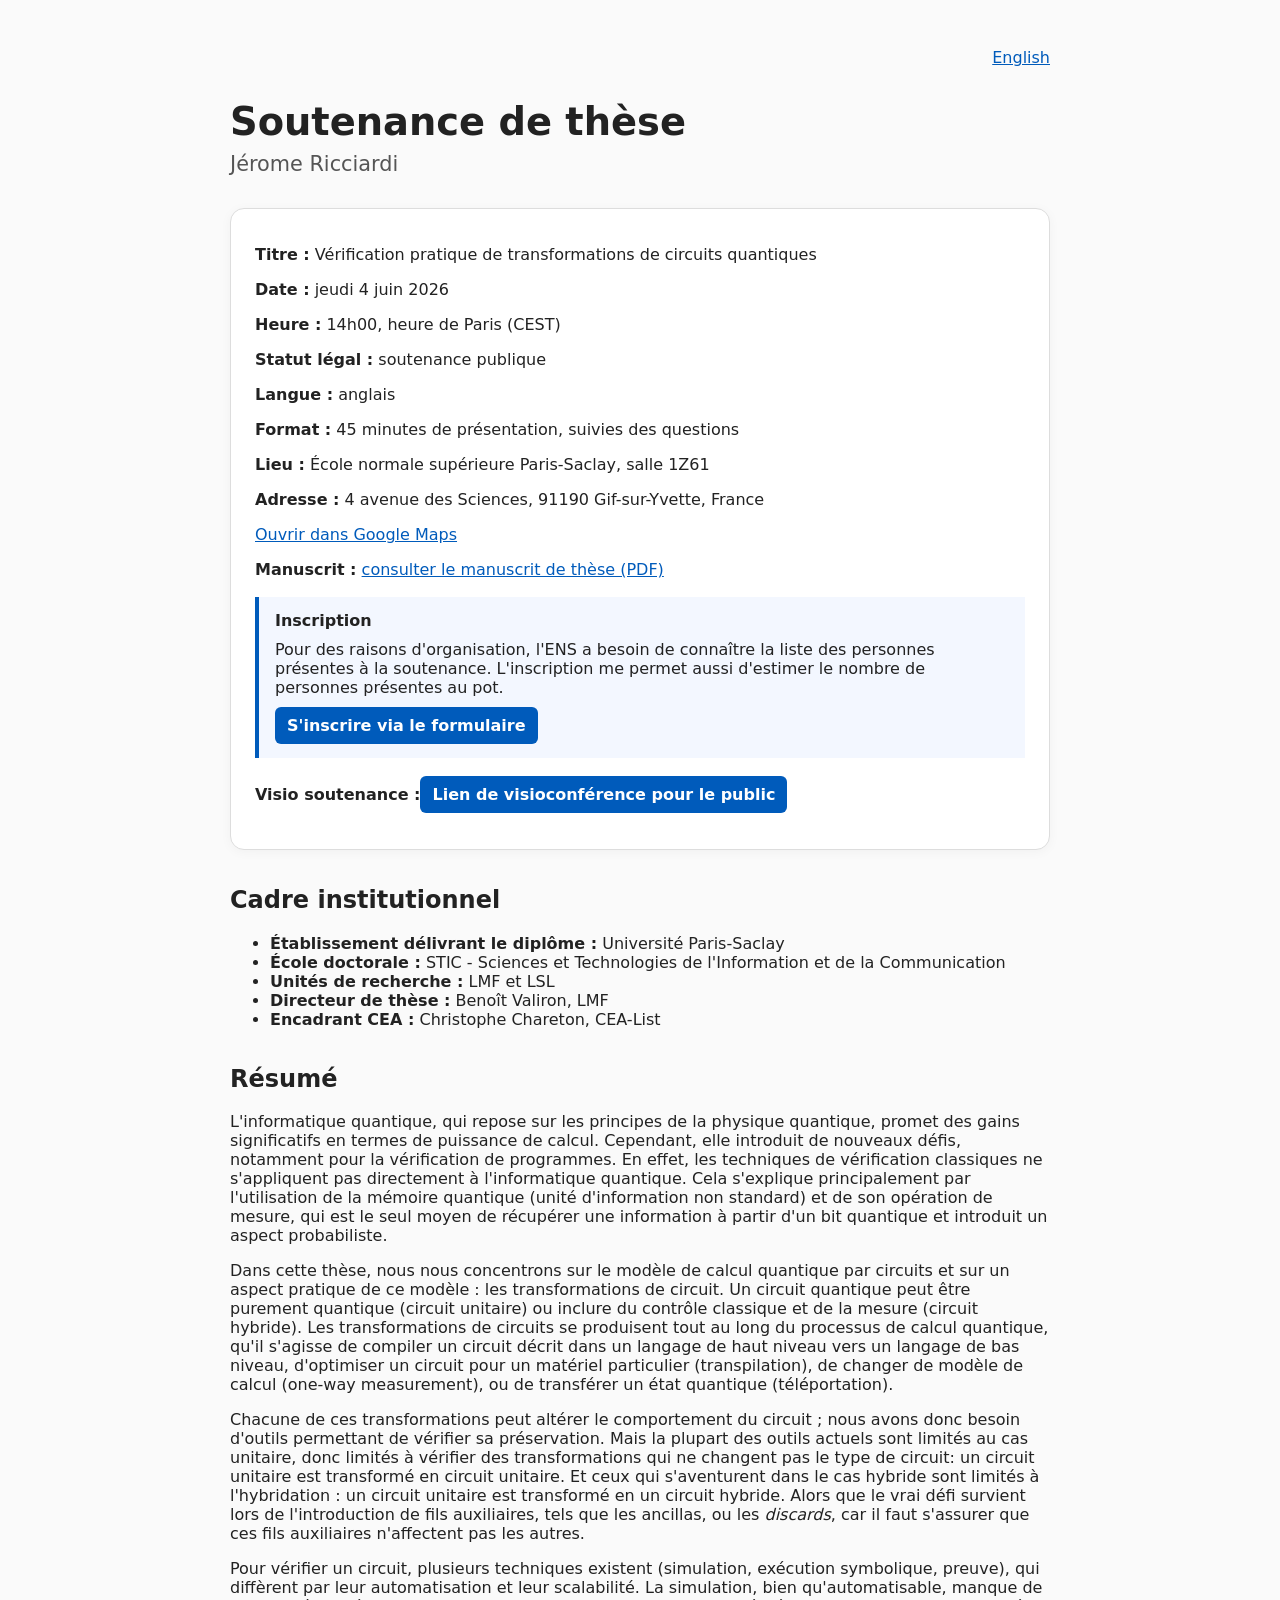
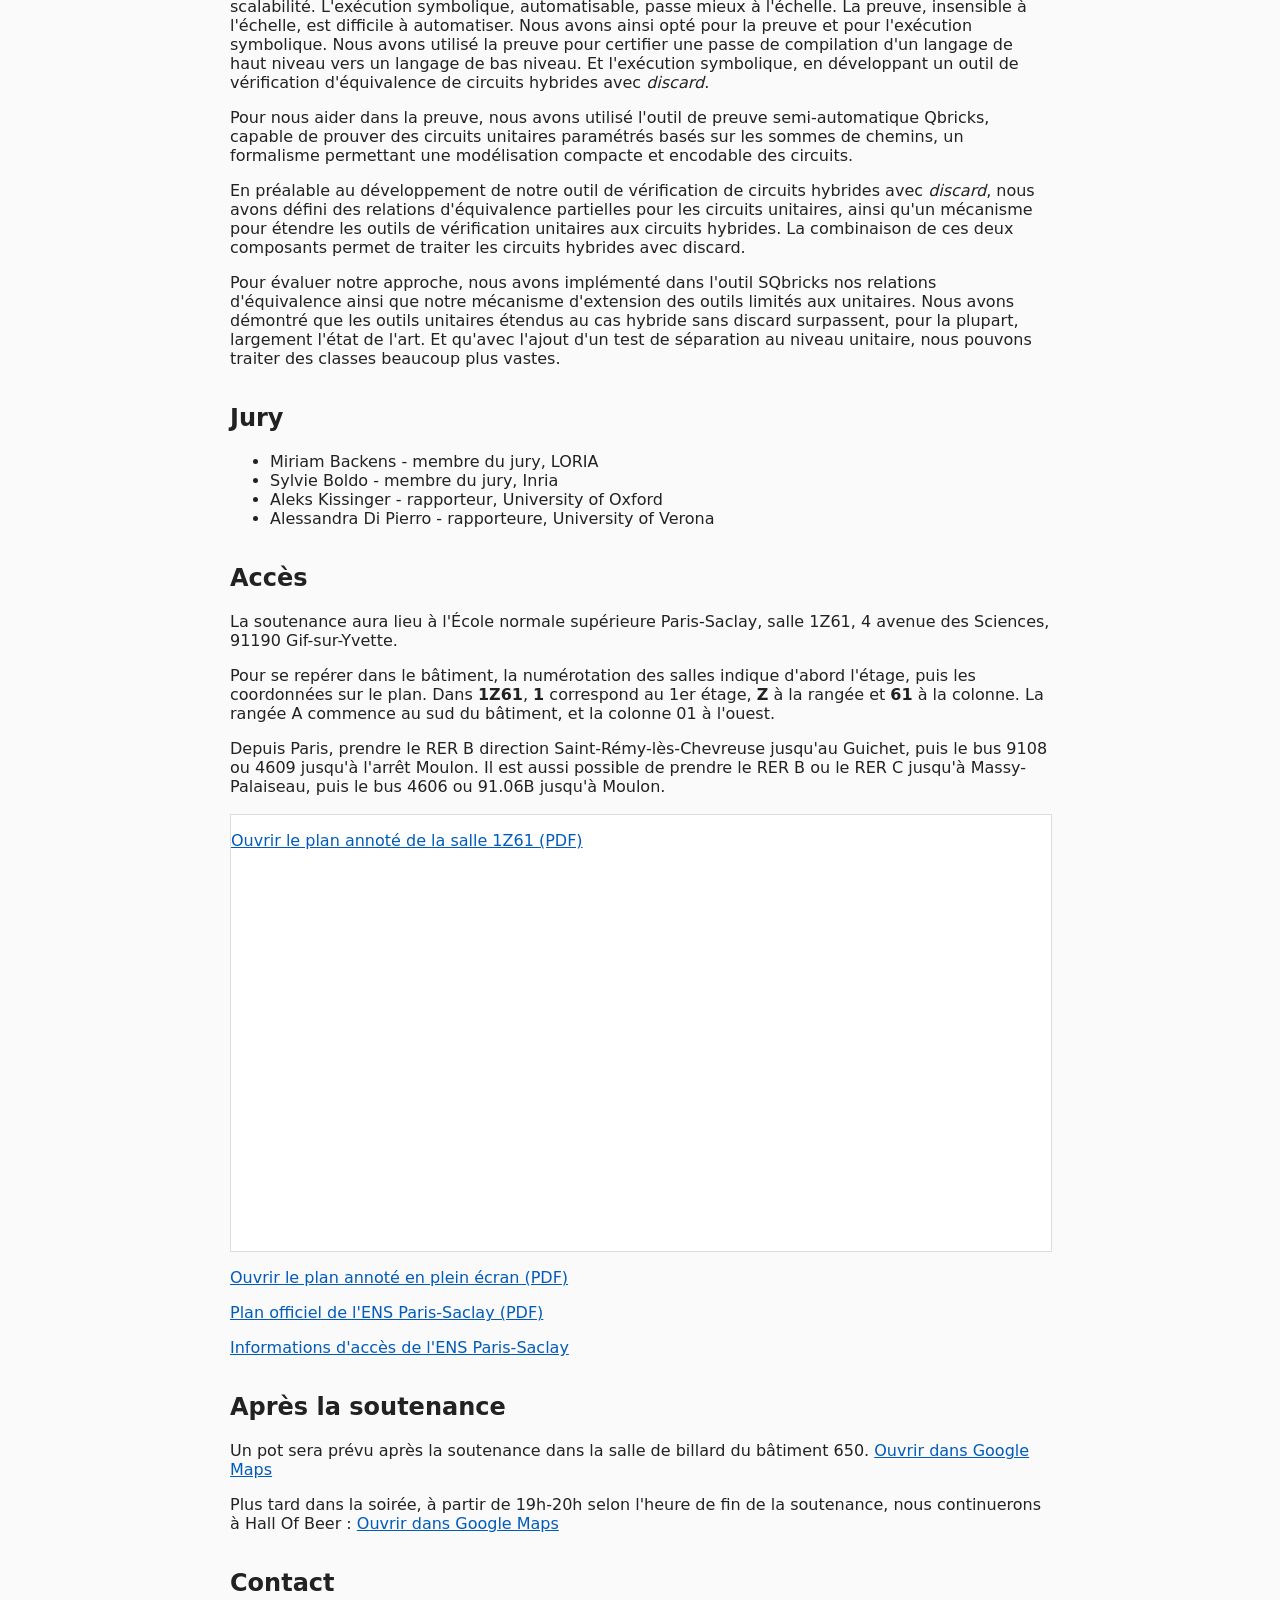
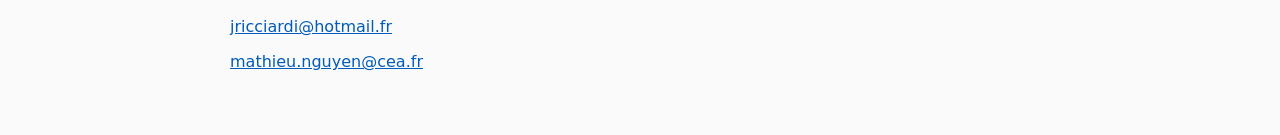
==== index.html @ b3313cec "Add 2nd contact and precision of localise the room" ====
<!doctype html>
<html lang="fr">

<head>
  <meta charset="utf-8">
  <title>Soutenance de thèse — Jérome Ricciardi</title>
  <meta name="viewport" content="width=device-width, initial-scale=1">
  <link rel="stylesheet" href="assets/style.css">
</head>

<body>
  <main>
    <div class="lang"><a href="en.html">English</a></div>

    <h1>Soutenance de thèse</h1>
    <p class="subtitle">Jérome Ricciardi</p>

    <section class="card">
      <p><strong>Titre :</strong> Vérification pratique de transformations de circuits quantiques</p>
      <p><strong>Date :</strong> jeudi 4 juin 2026</p>
      <p><strong>Heure :</strong> 14h00, heure de Paris (CEST)</p>
      <p><strong>Statut légal :</strong> soutenance publique</p>
      <p><strong>Langue :</strong> anglais</p>
      <p><strong>Format :</strong> 45 minutes de présentation, suivies des questions</p>
      <p><strong>Lieu :</strong> École normale supérieure Paris-Saclay, salle 1Z61</p>
      <p><strong>Adresse :</strong> 4 avenue des Sciences, 91190 Gif-sur-Yvette, France</p>
      <p><a href="https://maps.app.goo.gl/YySipCzwZh6oyQ4a8">Ouvrir dans Google Maps</a></p>
      <p><strong>Manuscrit :</strong> <a href="files/these_jerome.pdf">consulter le manuscrit de
          thèse (PDF)</a></p>
      <div class="notice">
        <p><strong>Inscription</strong></p>
        <p>
          Pour des raisons d'organisation, l'ENS a besoin de connaître la liste des personnes présentes à la soutenance.
          L'inscription me permet aussi d'estimer le nombre de personnes présentes au pot.
        </p>
        <p><a class="button-link" href="https://forms.gle/MHxftr5LkC7maYt9A">S'inscrire via le formulaire</a></p>
      </div>
      <p><strong>Visio soutenance :</strong><a class="button-link"
          href="https://app.livestorm.co/cea_list/phd-defense-jerome-ricciardi/live?s=db98a6d7-4648-4a92-914b-485fe1a177fe">Lien
          de visioconférence pour le public</a></p>
    </section>



    <section>
      <h2>Cadre institutionnel</h2>
      <ul>
        <li><strong>Établissement délivrant le diplôme :</strong> Université Paris-Saclay</li>
        <li><strong>École doctorale :</strong> STIC - Sciences et Technologies de l'Information et de la Communication
        </li>
        <li><strong>Unités de recherche :</strong> LMF et LSL</li>
        <li><strong>Directeur de thèse :</strong> Benoît Valiron, LMF</li>
        <li><strong>Encadrant CEA :</strong> Christophe Chareton, CEA-List</li>
      </ul>
    </section>

    <section>
      <h2>Résumé</h2>
      <p>
        L'informatique quantique, qui repose sur les principes de la physique quantique, promet des gains significatifs
        en termes de puissance de calcul. Cependant, elle introduit de nouveaux défis, notamment pour la vérification de
        programmes. En effet, les techniques de vérification classiques ne s'appliquent pas directement à l'informatique
        quantique.
        Cela s'explique principalement par l'utilisation de la mémoire quantique (unité d'information non standard) et
        de son opération de mesure, qui est le seul moyen de récupérer une information à partir d'un bit quantique et
        introduit un aspect probabiliste.
      </p>
      <p>
        Dans cette thèse, nous nous concentrons sur le modèle de calcul quantique par circuits et sur un aspect pratique
        de ce modèle : les transformations de circuit. Un circuit quantique peut être purement quantique (circuit
        unitaire) ou inclure du contrôle classique et de la mesure (circuit hybride). Les transformations de circuits se
        produisent tout au long du processus de calcul quantique, qu'il s'agisse de
        compiler un circuit décrit dans un langage de haut niveau vers un langage de bas niveau, d'optimiser un circuit
        pour un matériel particulier (transpilation), de changer de modèle de calcul (one-way measurement), ou de
        transférer un état quantique (téléportation).
      </p>
      <p>
        Chacune de ces transformations peut altérer le comportement du circuit ; nous avons donc besoin d'outils
        permettant de vérifier sa préservation. Mais la plupart des outils actuels sont limités au cas unitaire, donc
        limités à vérifier des transformations qui
        ne changent pas le type de circuit: un circuit unitaire est transformé en circuit unitaire.
        Et ceux qui s'aventurent dans le cas hybride sont limités à l'hybridation : un circuit unitaire est transformé
        en un circuit hybride.
        Alors que le vrai défi survient lors de l'introduction de fils auxiliaires, tels que les ancillas, ou les
        <em>discards</em>, car il faut s'assurer que ces fils auxiliaires n'affectent pas les autres.
      </p>
      <p>
        Pour vérifier un circuit, plusieurs techniques existent (simulation, exécution symbolique, preuve), qui
        diffèrent par leur automatisation et leur scalabilité. La simulation, bien qu'automatisable, manque de
        scalabilité. L'exécution symbolique, automatisable, passe mieux à l'échelle. La preuve, insensible à l'échelle,
        est difficile à automatiser. Nous avons ainsi opté pour la preuve et pour l'exécution symbolique. Nous avons
        utilisé la preuve pour certifier une passe de compilation d'un langage de haut niveau vers un langage de bas
        niveau. Et l'exécution symbolique, en développant un outil de vérification d'équivalence de circuits hybrides
        avec <em>discard</em>.
      </p>
      <p>
        Pour nous aider dans la preuve, nous avons utilisé l'outil de preuve semi-automatique
        Qbricks, capable de prouver des circuits unitaires paramétrés basés sur les sommes de chemins, un formalisme
        permettant une modélisation compacte et encodable des circuits.
      </p>
      <p>
        En préalable au développement de notre outil de vérification de circuits hybrides avec <em>discard</em>, nous
        avons défini des relations d'équivalence partielles pour les circuits unitaires, ainsi qu'un mécanisme pour
        étendre les outils de vérification unitaires aux circuits hybrides. La combinaison de ces deux composants permet
        de traiter les circuits hybrides avec discard.
      </p>
      <p>
        Pour évaluer notre approche, nous avons implémenté dans l'outil SQbricks nos relations d'équivalence ainsi que
        notre mécanisme d'extension des outils limités aux unitaires. Nous avons démontré que les outils unitaires
        étendus au cas hybride sans discard surpassent, pour la plupart, largement l'état de l'art. Et qu'avec l'ajout
        d'un test de séparation au niveau unitaire, nous pouvons traiter des classes beaucoup plus vastes.
      </p>
    </section>

    <section>
      <h2>Jury</h2>
      <ul>
        <li>Miriam Backens - membre du jury, LORIA</li>
        <li>Sylvie Boldo - membre du jury, Inria</li>
        <li>Aleks Kissinger - rapporteur, University of Oxford</li>
        <li>Alessandra Di Pierro - rapporteure, University of Verona</li>
      </ul>
    </section>

    <section>
      <h2>Accès</h2>
      <p>
        La soutenance aura lieu à l'École normale supérieure Paris-Saclay, salle 1Z61,
        4 avenue des Sciences, 91190 Gif-sur-Yvette.
      </p>
      <p>
        Pour se repérer dans le bâtiment, la numérotation des salles indique d'abord l'étage, puis les coordonnées sur
        le plan. Dans <strong>1Z61</strong>, <strong>1</strong> correspond au 1er étage, <strong>Z</strong> à la rangée
        et <strong>61</strong> à la colonne. La rangée A commence au sud du bâtiment, et la colonne 01 à l'ouest.
      </p>
      <p>
        Depuis Paris, prendre le RER B direction Saint-Rémy-lès-Chevreuse jusqu'au Guichet, puis le bus 9108 ou 4609
        jusqu'à l'arrêt Moulon. Il est aussi possible de prendre le RER B ou le RER C jusqu'à Massy-Palaiseau, puis le
        bus 4606 ou 91.06B jusqu'à Moulon.
      </p>
      <div class="map-preview">
        <object data="files/plan-ens.pdf" type="application/pdf" aria-label="Plan annoté de la salle 1Z61">
          <p><a href="files/plan-ens.pdf">Ouvrir le plan annoté de la salle 1Z61 (PDF)</a></p>
        </object>
      </div>
      <p><a href="files/plan-ens.pdf">Ouvrir le plan annoté en plein écran (PDF)</a></p>
      <p><a href="https://ens-paris-saclay.fr/sites/default/files/2020-09/Plan%20ENS%20Paris-Saclay.pdf">Plan officiel
          de l'ENS Paris-Saclay (PDF)</a></p>
      <p><a href="https://ens-paris-saclay.fr/lecole/venir-lecole">Informations d'accès de l'ENS Paris-Saclay</a></p>
    </section>

    <section>
      <h2>Après la soutenance</h2>
      <p>
        Un pot sera prévu après la soutenance dans la salle de billard du bâtiment 650.
        <a href="https://maps.app.goo.gl/uY7dRMi2qqMR5Bhy9">Ouvrir dans Google Maps</a>
      </p>
      <p>
        Plus tard dans la soirée, à partir de 19h-20h selon l'heure de fin de la soutenance, nous continuerons à Hall Of
        Beer :
        <a href="https://maps.app.goo.gl/phhV9KRYEQvaL94y9">Ouvrir dans Google Maps</a>
      </p>
    </section>

    <section>
      <h2>Contact</h2>
      <p><a href="mailto:jricciardi@hotmail.fr">jricciardi@hotmail.fr</a></p>
      <p><a href="mailto:mathieu.nguyen@cea.fr">mathieu.nguyen@cea.fr</a></p>
    </section>
  </main>
</body>

</html>
---- assets/style.css ----
body {
  font-family: system-ui, -apple-system, BlinkMacSystemFont, "Segoe UI", sans-serif;
  margin: 0;
  color: #222;
  background: #fafafa;
}

main {
  max-width: 820px;
  margin: 0 auto;
  padding: 48px 20px;
}

.lang {
  text-align: right;
  margin-bottom: 32px;
}

h1 {
  font-size: 2.4rem;
  margin-bottom: 0.2em;
}

.subtitle {
  font-size: 1.3rem;
  color: #555;
  margin-top: 0;
}

h2 {
  margin-top: 36px;
}

.card {
  background: white;
  border: 1px solid #ddd;
  border-radius: 14px;
  padding: 20px 24px;
  margin: 32px 0;
  box-shadow: 0 2px 12px rgba(0,0,0,0.04);
}

a {
  color: #005bbb;
}

.notice {
  margin: 18px 0;
  padding: 14px 16px;
  background: #f3f7ff;
  border-left: 4px solid #005bbb;
}

.notice p {
  margin: 0 0 10px;
}

.notice p:last-child {
  margin-bottom: 0;
}

.button-link {
  display: inline-block;
  padding: 9px 12px;
  color: #fff;
  background: #005bbb;
  border-radius: 6px;
  font-weight: 600;
  text-decoration: none;
}

.button-link:hover,
.button-link:focus {
  background: #004999;
}

.map-preview {
  width: 100%;
  margin: 18px 0 8px;
  border: 1px solid #ddd;
  background: #fff;
}

.map-preview object {
  display: block;
  width: 100%;
  height: min(62vw, 420px);
}
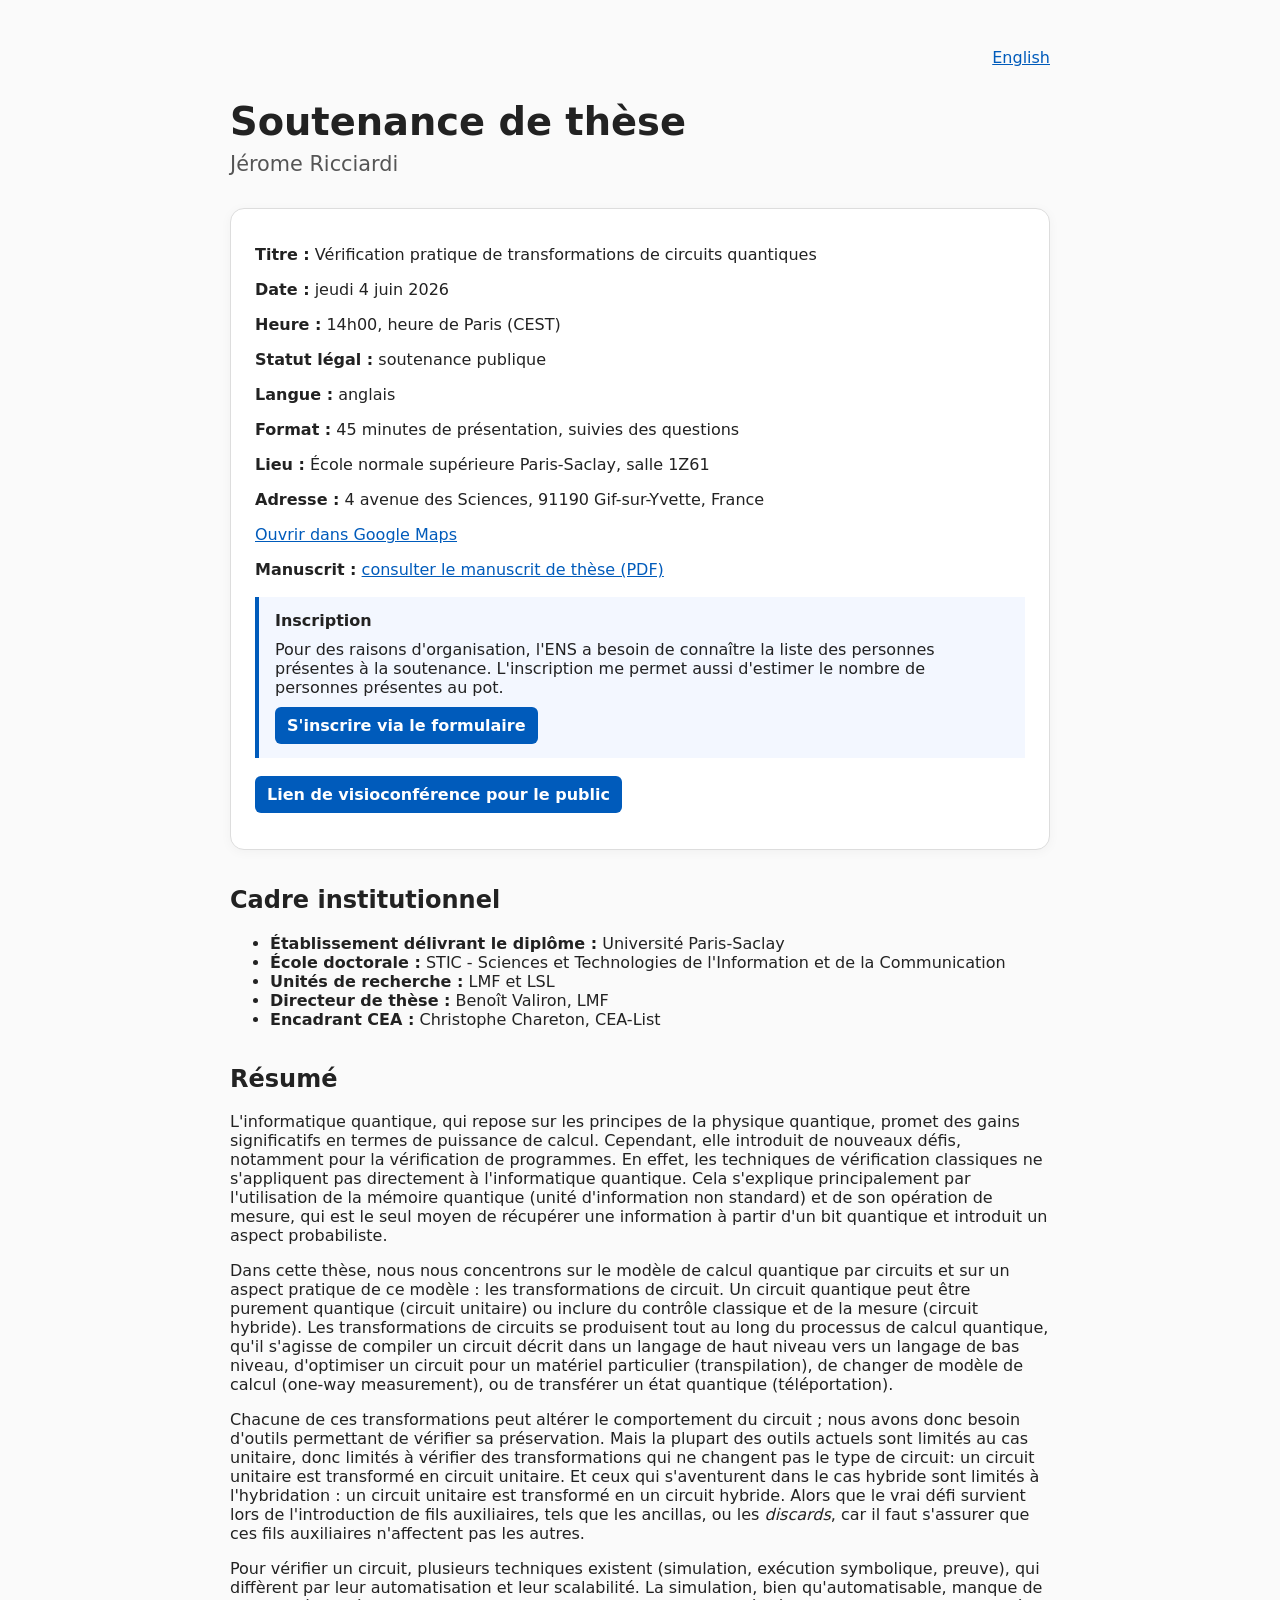
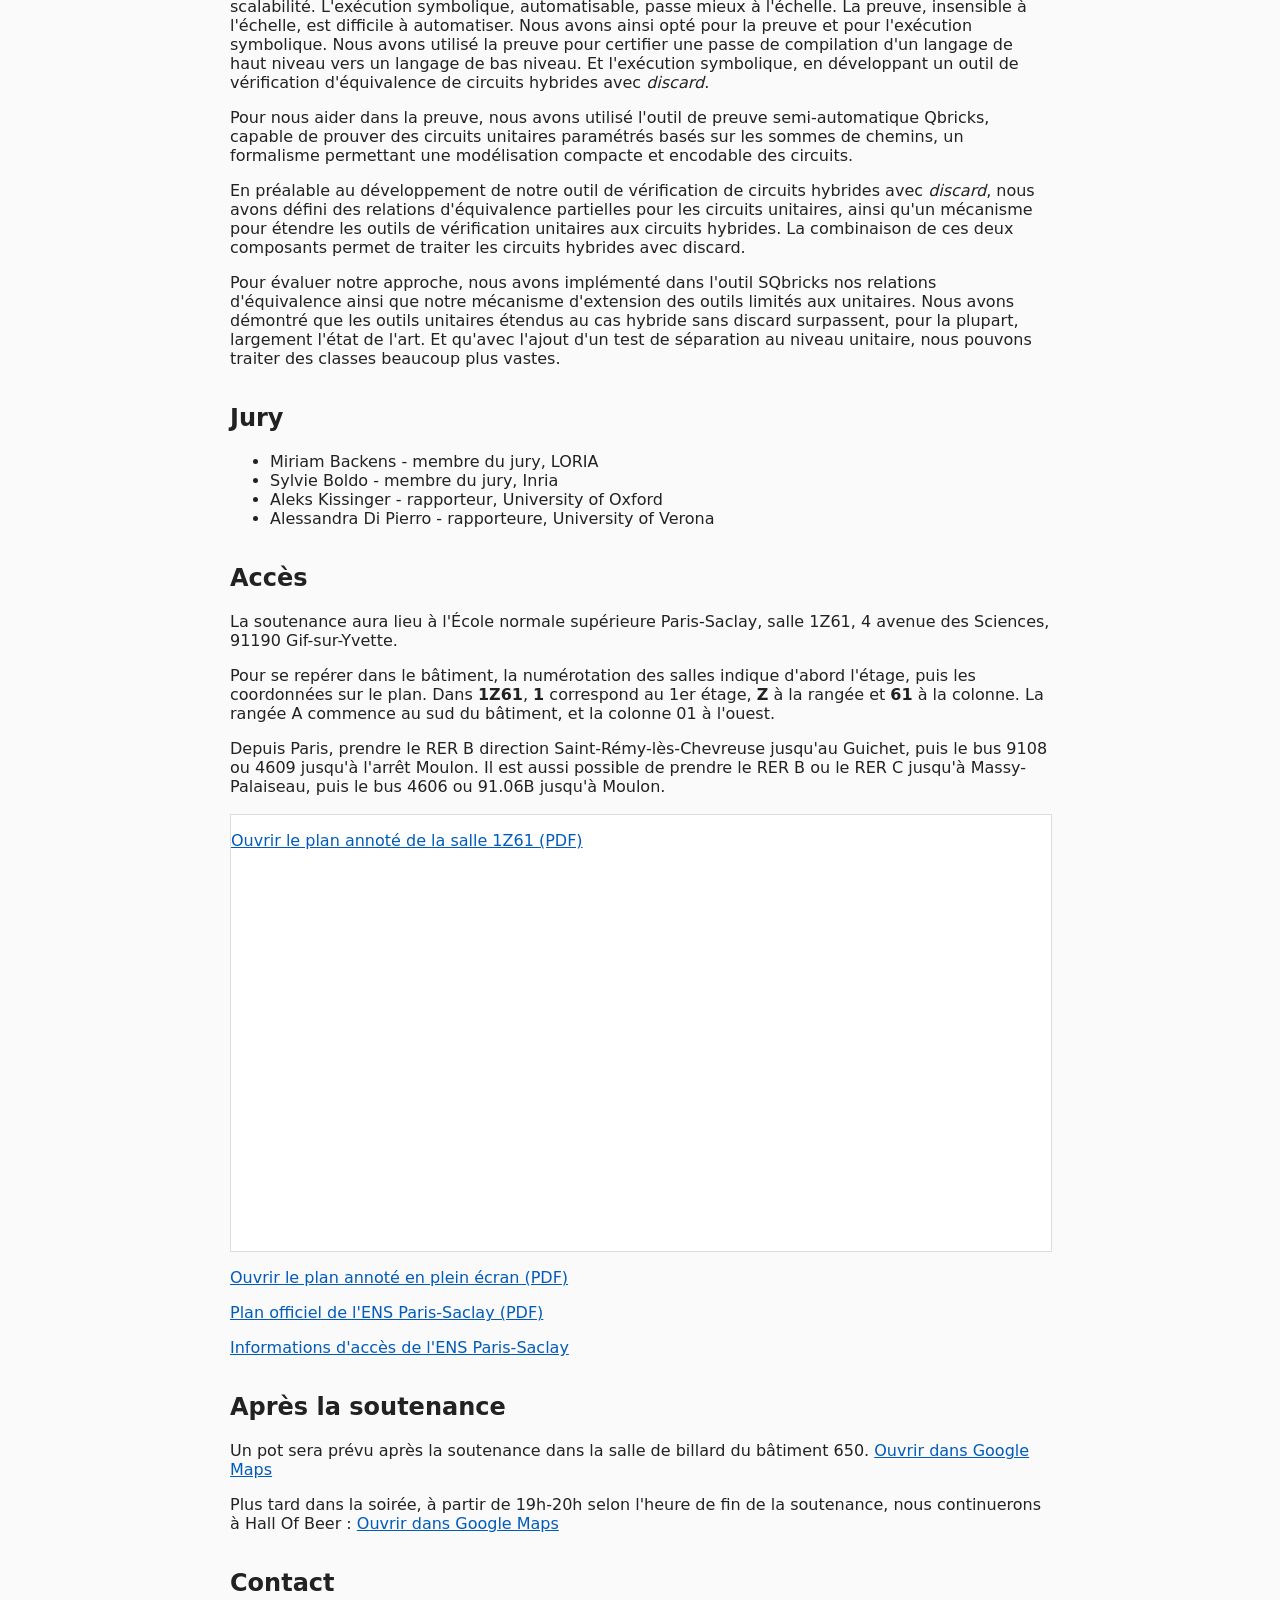
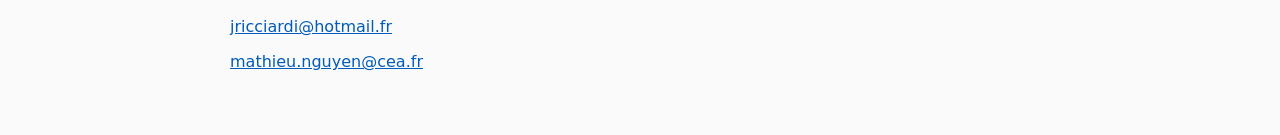
==== commit 38a671c2: "Add 2nd contact and precision of localise the room" ====
--- a/index.html
+++ b/index.html
@@ -35,7 +35,7 @@
         </p>
         <p><a class="button-link" href="https://forms.gle/MHxftr5LkC7maYt9A">S'inscrire via le formulaire</a></p>
       </div>
-      <p><strong>Visio soutenance :</strong><a class="button-link"
+      <p><a class="button-link"
           href="https://app.livestorm.co/cea_list/phd-defense-jerome-ricciardi/live?s=db98a6d7-4648-4a92-914b-485fe1a177fe">Lien
           de visioconférence pour le public</a></p>
     </section>
@@ -170,4 +170,4 @@
   </main>
 </body>
 
-</html>
+</html>
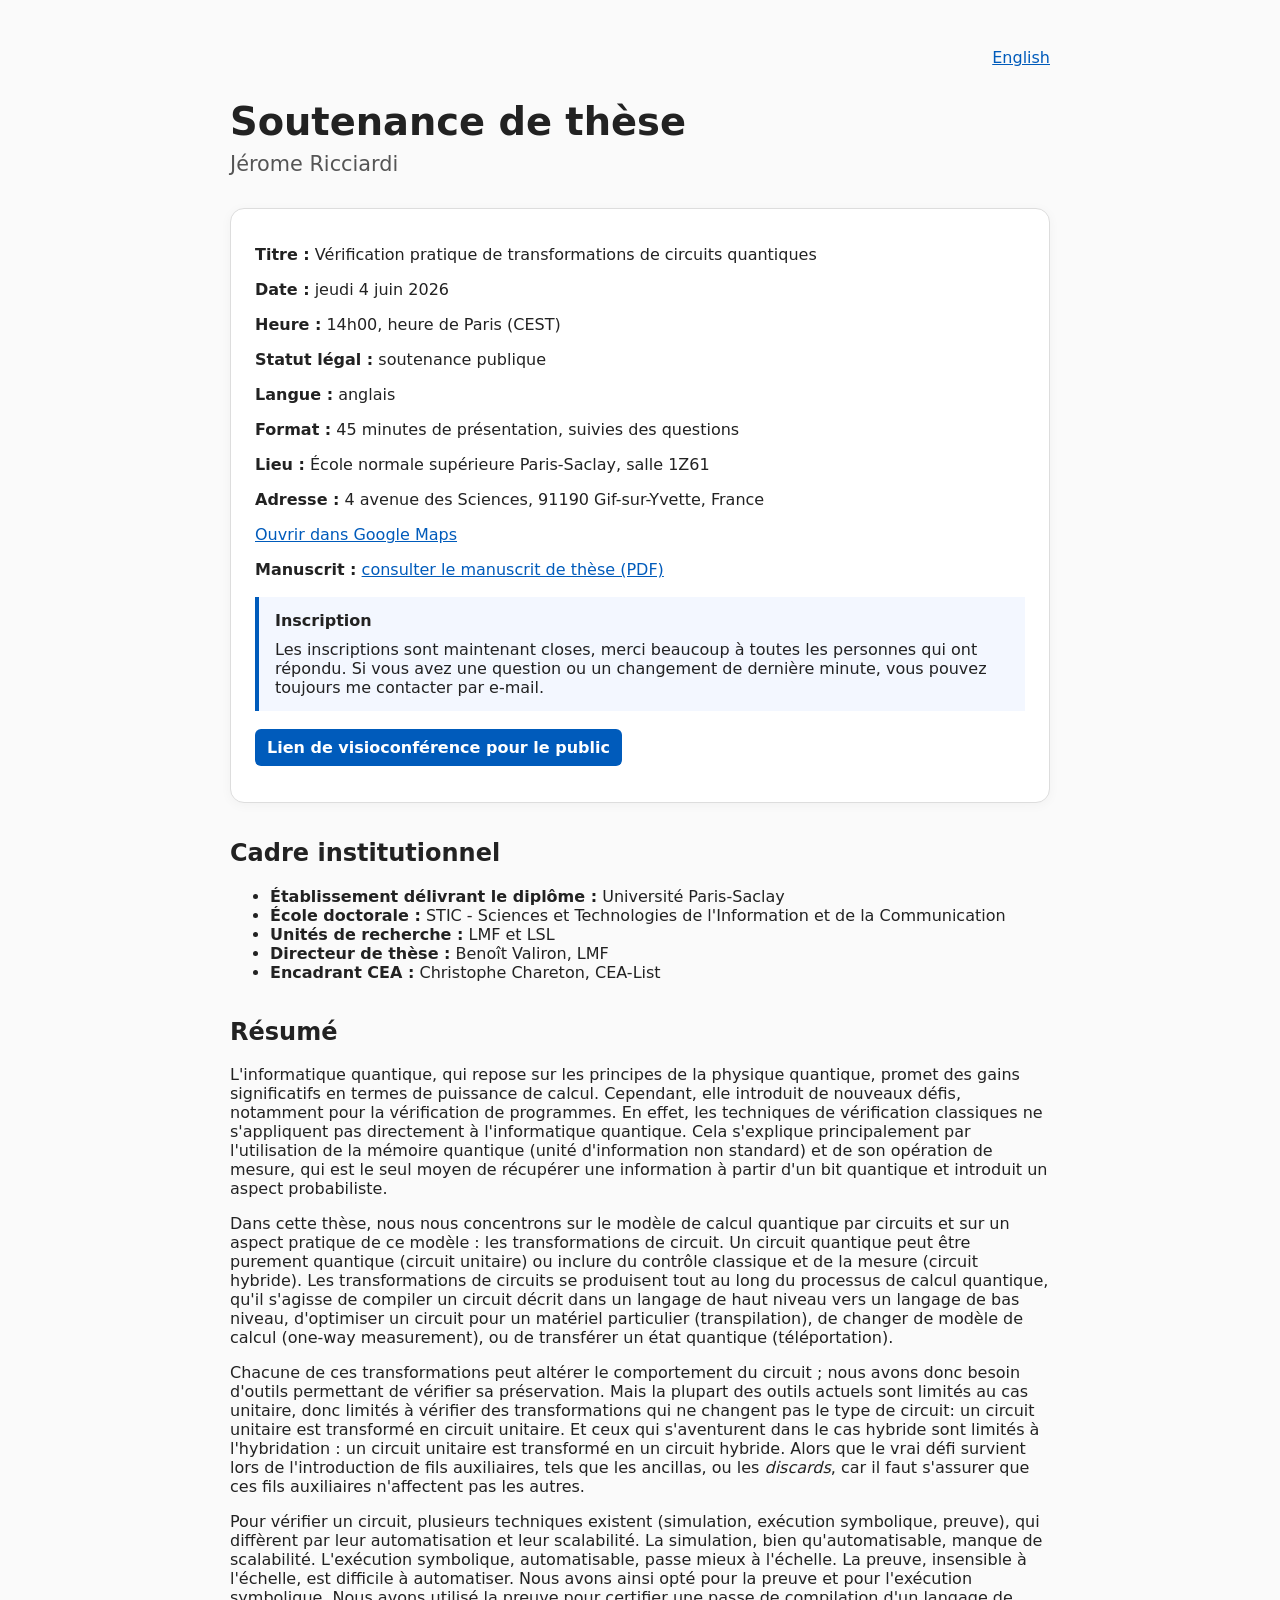
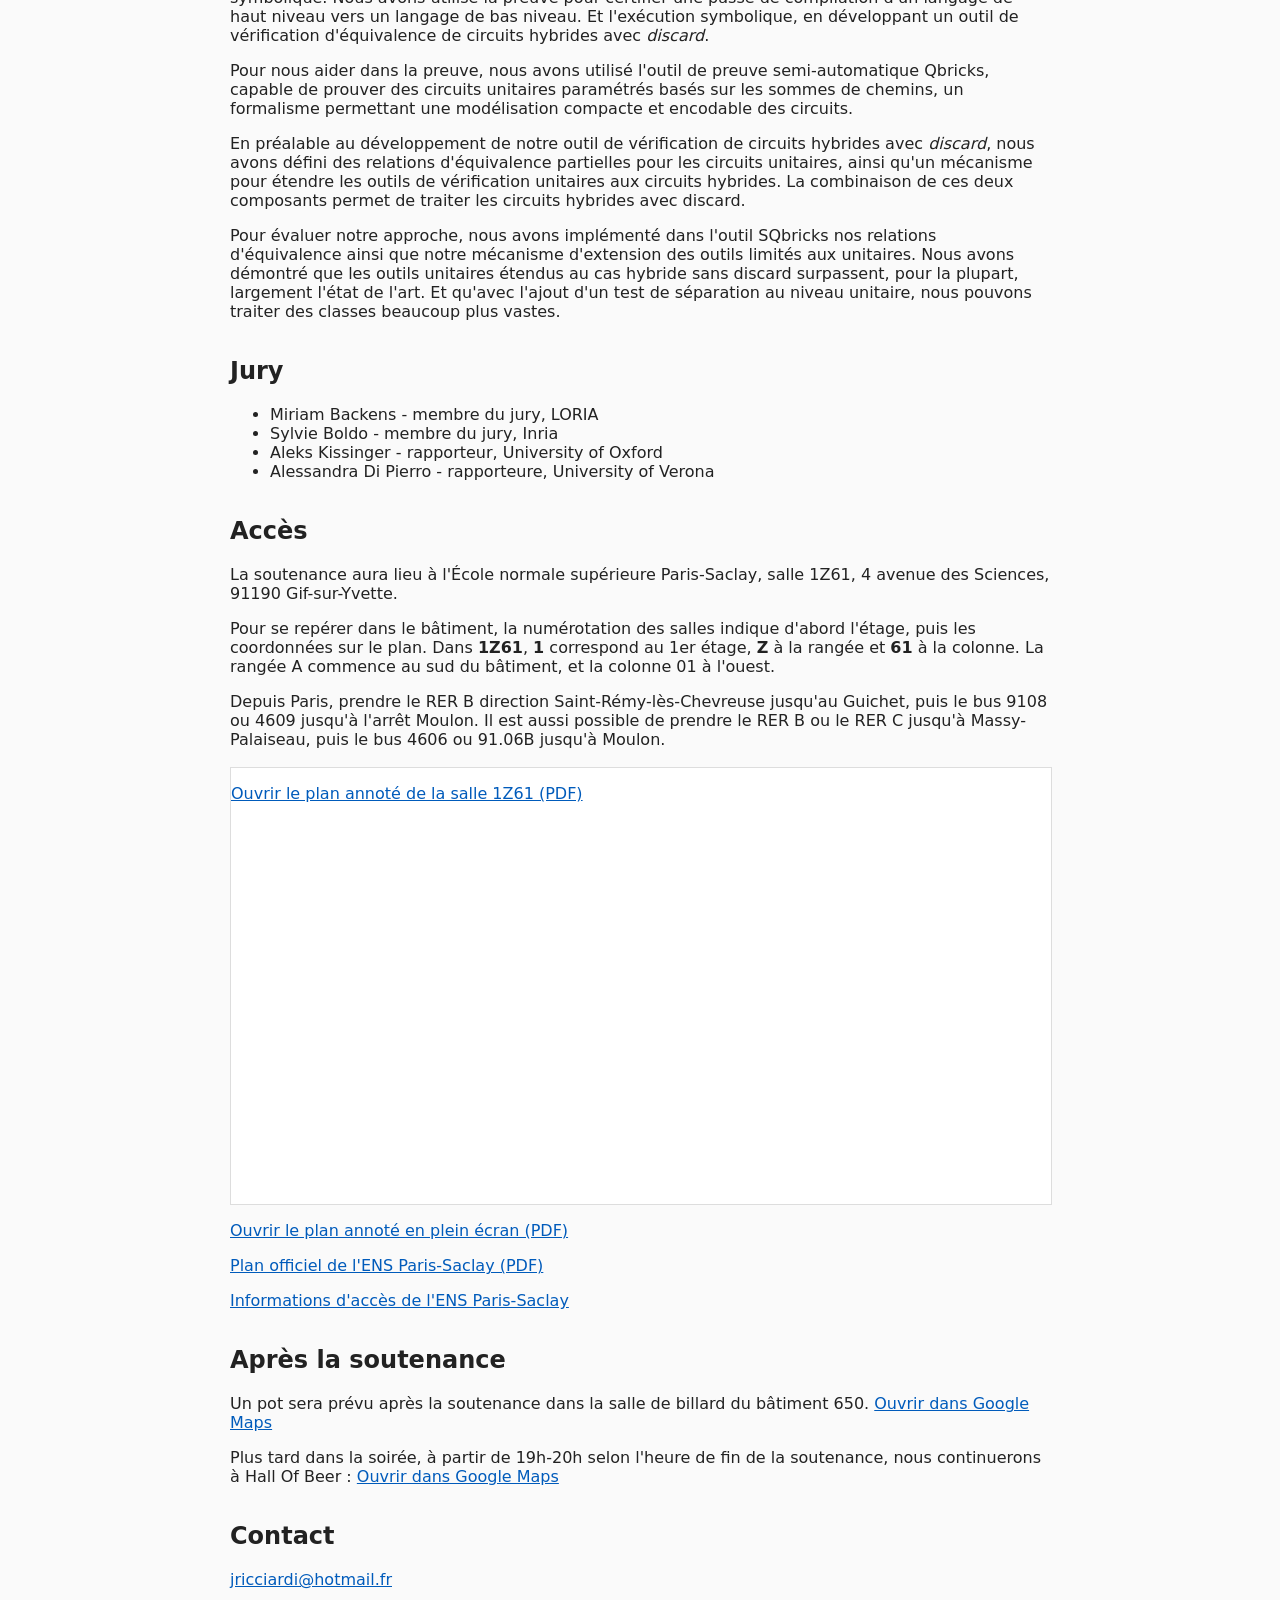
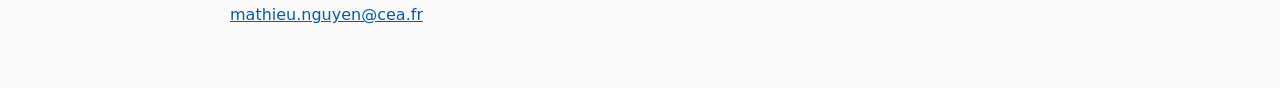
==== commit d05ebe81: "Remove registration" ====
--- a/index.html
+++ b/index.html
@@ -30,13 +30,11 @@
       <div class="notice">
         <p><strong>Inscription</strong></p>
         <p>
-          Pour des raisons d'organisation, l'ENS a besoin de connaître la liste des personnes présentes à la soutenance.
-          L'inscription me permet aussi d'estimer le nombre de personnes présentes au pot.
+          Les inscriptions sont maintenant closes, merci beaucoup à toutes les personnes qui ont répondu. Si vous avez
+          une question ou un changement de dernière minute, vous pouvez toujours me contacter par e-mail.
         </p>
-        <p><a class="button-link" href="https://forms.gle/MHxftr5LkC7maYt9A">S'inscrire via le formulaire</a></p>
       </div>
-      <p><a class="button-link"
-          href="https://app.livestorm.co/cea_list/phd-defense-jerome-ricciardi/live?s=db98a6d7-4648-4a92-914b-485fe1a177fe">Lien
+      <p><a class="button-link" href="https://app.livestorm.co/p/a8d90776-4eb0-4152-9e04-aa9fddda8fc7">Lien
           de visioconférence pour le public</a></p>
     </section>
 
@@ -170,4 +168,4 @@
   </main>
 </body>
 
-</html>+</html>
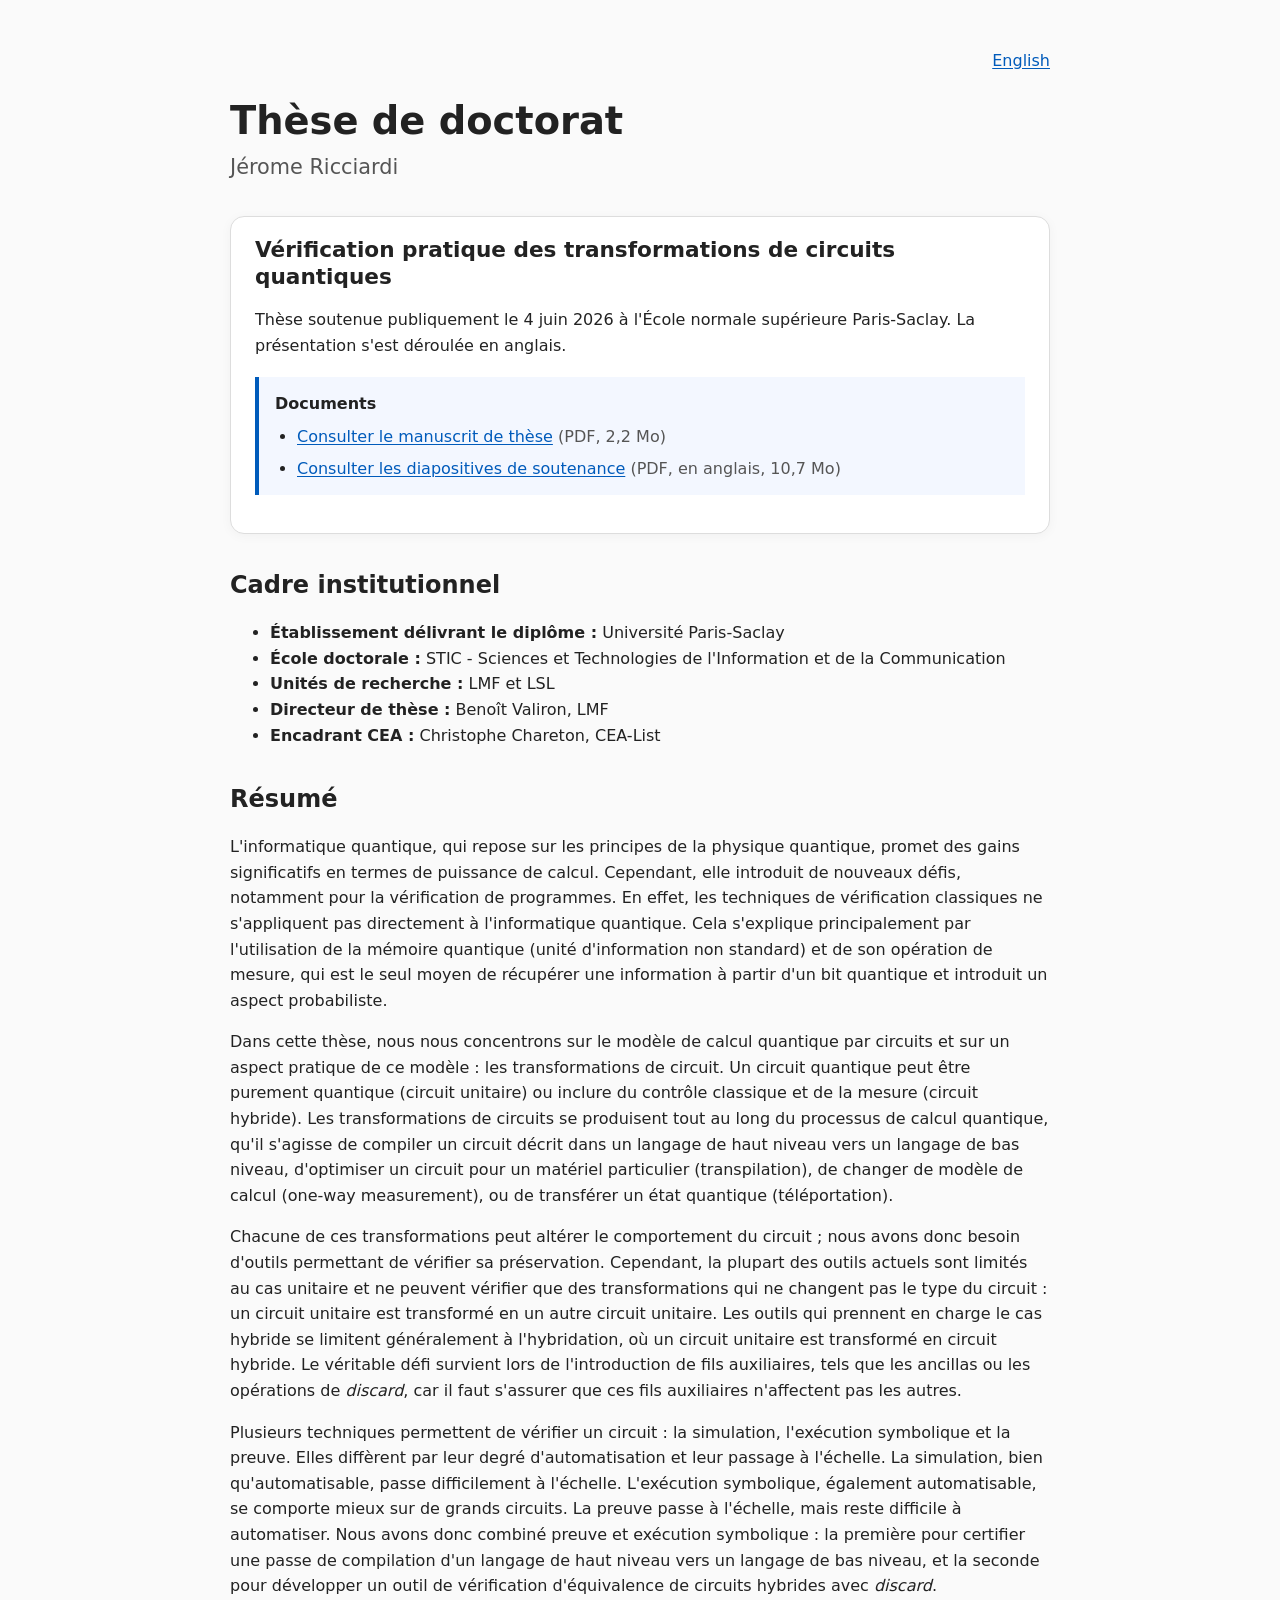
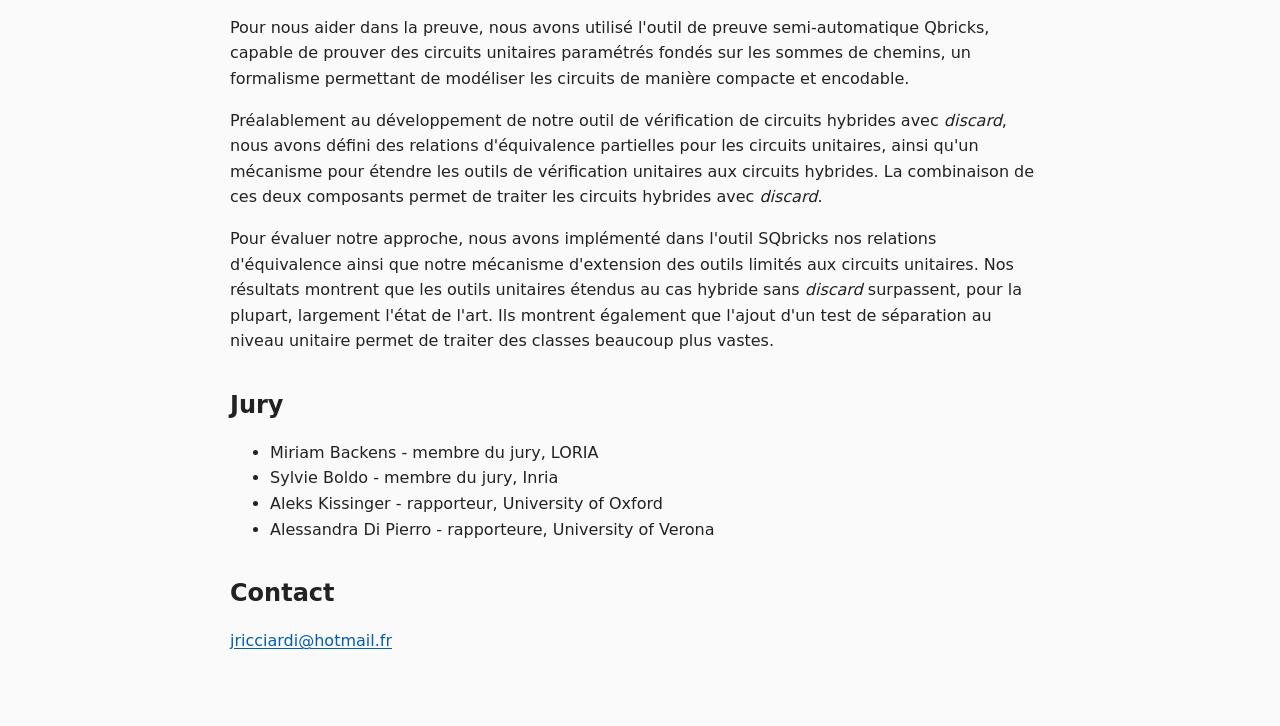
==== commit 876c3e27: "After defense" ====
--- a/index.html
+++ b/index.html
@@ -3,42 +3,48 @@
 
 <head>
   <meta charset="utf-8">
-  <title>Soutenance de thèse — Jérome Ricciardi</title>
+  <title>Thèse de doctorat — Jérome Ricciardi</title>
+  <meta name="description"
+    content="Thèse de Jérome Ricciardi sur la vérification pratique des transformations de circuits quantiques. Manuscrit et diapositives de soutenance.">
   <meta name="viewport" content="width=device-width, initial-scale=1">
+  <link rel="alternate" hreflang="fr" href="index.html">
+  <link rel="alternate" hreflang="en" href="en.html">
   <link rel="stylesheet" href="assets/style.css">
 </head>
 
 <body>
   <main>
-    <div class="lang"><a href="en.html">English</a></div>
+    <nav class="lang" aria-label="Choix de la langue">
+      <a href="en.html" lang="en" hreflang="en">English</a>
+    </nav>
 
-    <h1>Soutenance de thèse</h1>
+    <h1>Thèse de doctorat</h1>
     <p class="subtitle">Jérome Ricciardi</p>
 
-    <section class="card">
-      <p><strong>Titre :</strong> Vérification pratique de transformations de circuits quantiques</p>
-      <p><strong>Date :</strong> jeudi 4 juin 2026</p>
-      <p><strong>Heure :</strong> 14h00, heure de Paris (CEST)</p>
-      <p><strong>Statut légal :</strong> soutenance publique</p>
-      <p><strong>Langue :</strong> anglais</p>
-      <p><strong>Format :</strong> 45 minutes de présentation, suivies des questions</p>
-      <p><strong>Lieu :</strong> École normale supérieure Paris-Saclay, salle 1Z61</p>
-      <p><strong>Adresse :</strong> 4 avenue des Sciences, 91190 Gif-sur-Yvette, France</p>
-      <p><a href="https://maps.app.goo.gl/YySipCzwZh6oyQ4a8">Ouvrir dans Google Maps</a></p>
-      <p><strong>Manuscrit :</strong> <a href="files/these_jerome.pdf">consulter le manuscrit de
-          thèse (PDF)</a></p>
-      <div class="notice">
-        <p><strong>Inscription</strong></p>
-        <p>
-          Les inscriptions sont maintenant closes, merci beaucoup à toutes les personnes qui ont répondu. Si vous avez
-          une question ou un changement de dernière minute, vous pouvez toujours me contacter par e-mail.
-        </p>
+    <section class="card" aria-labelledby="thesis-title">
+      <h2 class="thesis-title" id="thesis-title">
+        Vérification pratique des transformations de circuits quantiques
+      </h2>
+      <p>
+        Thèse soutenue publiquement le <time datetime="2026-06-04">4 juin 2026</time>
+        à l'École normale supérieure Paris-Saclay.
+        La présentation s'est déroulée en anglais.
+      </p>
+      <div class="documents">
+        <h3>Documents</h3>
+        <ul>
+          <li>
+            <a href="files/these_jerome.pdf" type="application/pdf">Consulter le manuscrit de thèse</a>
+            <span class="file-info">(PDF, 2,2 Mo)</span>
+          </li>
+          <li>
+            <a href="files/slides_soutenance_jerome.pdf" type="application/pdf">Consulter les diapositives de
+              soutenance</a>
+            <span class="file-info">(PDF, en anglais, 10,7 Mo)</span>
+          </li>
+        </ul>
       </div>
-      <p><a class="button-link" href="https://app.livestorm.co/p/a8d90776-4eb0-4152-9e04-aa9fddda8fc7">Lien
-          de visioconférence pour le public</a></p>
     </section>
-
-
 
     <section>
       <h2>Cadre institutionnel</h2>
@@ -74,39 +80,39 @@
       </p>
       <p>
         Chacune de ces transformations peut altérer le comportement du circuit ; nous avons donc besoin d'outils
-        permettant de vérifier sa préservation. Mais la plupart des outils actuels sont limités au cas unitaire, donc
-        limités à vérifier des transformations qui
-        ne changent pas le type de circuit: un circuit unitaire est transformé en circuit unitaire.
-        Et ceux qui s'aventurent dans le cas hybride sont limités à l'hybridation : un circuit unitaire est transformé
-        en un circuit hybride.
-        Alors que le vrai défi survient lors de l'introduction de fils auxiliaires, tels que les ancillas, ou les
-        <em>discards</em>, car il faut s'assurer que ces fils auxiliaires n'affectent pas les autres.
+        permettant de vérifier sa préservation. Cependant, la plupart des outils actuels sont limités au cas unitaire et
+        ne peuvent vérifier que des transformations qui ne changent pas le type du circuit : un circuit unitaire est
+        transformé en un autre circuit unitaire. Les outils qui prennent en charge le cas hybride se limitent
+        généralement à l'hybridation, où un circuit unitaire est transformé en circuit hybride. Le véritable défi
+        survient lors de l'introduction de fils auxiliaires, tels que les ancillas ou les opérations de
+        <em>discard</em>, car il faut s'assurer que ces fils auxiliaires n'affectent pas les autres.
       </p>
       <p>
-        Pour vérifier un circuit, plusieurs techniques existent (simulation, exécution symbolique, preuve), qui
-        diffèrent par leur automatisation et leur scalabilité. La simulation, bien qu'automatisable, manque de
-        scalabilité. L'exécution symbolique, automatisable, passe mieux à l'échelle. La preuve, insensible à l'échelle,
-        est difficile à automatiser. Nous avons ainsi opté pour la preuve et pour l'exécution symbolique. Nous avons
-        utilisé la preuve pour certifier une passe de compilation d'un langage de haut niveau vers un langage de bas
-        niveau. Et l'exécution symbolique, en développant un outil de vérification d'équivalence de circuits hybrides
-        avec <em>discard</em>.
+        Plusieurs techniques permettent de vérifier un circuit : la simulation, l'exécution symbolique et la preuve.
+        Elles diffèrent par leur degré d'automatisation et leur passage à l'échelle. La simulation, bien
+        qu'automatisable, passe difficilement à l'échelle. L'exécution symbolique, également automatisable, se comporte
+        mieux sur de grands circuits. La preuve passe à l'échelle, mais reste difficile à automatiser. Nous avons donc
+        combiné preuve et exécution symbolique : la première pour certifier une passe de compilation d'un langage de
+        haut niveau vers un langage de bas niveau, et la seconde pour développer un outil de vérification
+        d'équivalence de circuits hybrides avec <em>discard</em>.
       </p>
       <p>
         Pour nous aider dans la preuve, nous avons utilisé l'outil de preuve semi-automatique
-        Qbricks, capable de prouver des circuits unitaires paramétrés basés sur les sommes de chemins, un formalisme
-        permettant une modélisation compacte et encodable des circuits.
+        Qbricks, capable de prouver des circuits unitaires paramétrés fondés sur les sommes de chemins, un formalisme
+        permettant de modéliser les circuits de manière compacte et encodable.
       </p>
       <p>
-        En préalable au développement de notre outil de vérification de circuits hybrides avec <em>discard</em>, nous
+        Préalablement au développement de notre outil de vérification de circuits hybrides avec <em>discard</em>, nous
         avons défini des relations d'équivalence partielles pour les circuits unitaires, ainsi qu'un mécanisme pour
         étendre les outils de vérification unitaires aux circuits hybrides. La combinaison de ces deux composants permet
-        de traiter les circuits hybrides avec discard.
+        de traiter les circuits hybrides avec <em>discard</em>.
       </p>
       <p>
         Pour évaluer notre approche, nous avons implémenté dans l'outil SQbricks nos relations d'équivalence ainsi que
-        notre mécanisme d'extension des outils limités aux unitaires. Nous avons démontré que les outils unitaires
-        étendus au cas hybride sans discard surpassent, pour la plupart, largement l'état de l'art. Et qu'avec l'ajout
-        d'un test de séparation au niveau unitaire, nous pouvons traiter des classes beaucoup plus vastes.
+        notre mécanisme d'extension des outils limités aux circuits unitaires. Nos résultats montrent que les outils
+        unitaires étendus au cas hybride sans <em>discard</em> surpassent, pour la plupart, largement l'état de l'art.
+        Ils montrent également que l'ajout d'un test de séparation au niveau unitaire permet de traiter des classes
+        beaucoup plus vastes.
       </p>
     </section>
 
@@ -121,49 +127,8 @@
     </section>
 
     <section>
-      <h2>Accès</h2>
-      <p>
-        La soutenance aura lieu à l'École normale supérieure Paris-Saclay, salle 1Z61,
-        4 avenue des Sciences, 91190 Gif-sur-Yvette.
-      </p>
-      <p>
-        Pour se repérer dans le bâtiment, la numérotation des salles indique d'abord l'étage, puis les coordonnées sur
-        le plan. Dans <strong>1Z61</strong>, <strong>1</strong> correspond au 1er étage, <strong>Z</strong> à la rangée
-        et <strong>61</strong> à la colonne. La rangée A commence au sud du bâtiment, et la colonne 01 à l'ouest.
-      </p>
-      <p>
-        Depuis Paris, prendre le RER B direction Saint-Rémy-lès-Chevreuse jusqu'au Guichet, puis le bus 9108 ou 4609
-        jusqu'à l'arrêt Moulon. Il est aussi possible de prendre le RER B ou le RER C jusqu'à Massy-Palaiseau, puis le
-        bus 4606 ou 91.06B jusqu'à Moulon.
-      </p>
-      <div class="map-preview">
-        <object data="files/plan-ens.pdf" type="application/pdf" aria-label="Plan annoté de la salle 1Z61">
-          <p><a href="files/plan-ens.pdf">Ouvrir le plan annoté de la salle 1Z61 (PDF)</a></p>
-        </object>
-      </div>
-      <p><a href="files/plan-ens.pdf">Ouvrir le plan annoté en plein écran (PDF)</a></p>
-      <p><a href="https://ens-paris-saclay.fr/sites/default/files/2020-09/Plan%20ENS%20Paris-Saclay.pdf">Plan officiel
-          de l'ENS Paris-Saclay (PDF)</a></p>
-      <p><a href="https://ens-paris-saclay.fr/lecole/venir-lecole">Informations d'accès de l'ENS Paris-Saclay</a></p>
-    </section>
-
-    <section>
-      <h2>Après la soutenance</h2>
-      <p>
-        Un pot sera prévu après la soutenance dans la salle de billard du bâtiment 650.
-        <a href="https://maps.app.goo.gl/uY7dRMi2qqMR5Bhy9">Ouvrir dans Google Maps</a>
-      </p>
-      <p>
-        Plus tard dans la soirée, à partir de 19h-20h selon l'heure de fin de la soutenance, nous continuerons à Hall Of
-        Beer :
-        <a href="https://maps.app.goo.gl/phhV9KRYEQvaL94y9">Ouvrir dans Google Maps</a>
-      </p>
-    </section>
-
-    <section>
       <h2>Contact</h2>
       <p><a href="mailto:jricciardi@hotmail.fr">jricciardi@hotmail.fr</a></p>
-      <p><a href="mailto:mathieu.nguyen@cea.fr">mathieu.nguyen@cea.fr</a></p>
     </section>
   </main>
 </body>
--- a/assets/style.css
+++ b/assets/style.css
@@ -3,21 +3,23 @@
   margin: 0;
   color: #222;
   background: #fafafa;
+  line-height: 1.6;
 }
 
 main {
   max-width: 820px;
   margin: 0 auto;
-  padding: 48px 20px;
+  padding: clamp(24px, 6vw, 48px) 20px 56px;
 }
 
 .lang {
   text-align: right;
-  margin-bottom: 32px;
+  margin-bottom: 24px;
 }
 
 h1 {
-  font-size: 2.4rem;
+  font-size: clamp(2rem, 7vw, 2.4rem);
+  line-height: 1.15;
   margin-bottom: 0.2em;
 }
 
@@ -29,6 +31,7 @@
 
 h2 {
   margin-top: 36px;
+  line-height: 1.25;
 }
 
 .card {
@@ -40,49 +43,57 @@
   box-shadow: 0 2px 12px rgba(0,0,0,0.04);
 }
 
+.thesis-title {
+  margin: 0 0 16px;
+  font-size: 1.35rem;
+}
+
 a {
   color: #005bbb;
+  text-underline-offset: 0.15em;
 }
 
-.notice {
+a:hover {
+  text-decoration-thickness: 2px;
+}
+
+a:focus-visible {
+  outline: 3px solid #f0a000;
+  outline-offset: 3px;
+}
+
+.documents {
   margin: 18px 0;
   padding: 14px 16px;
   background: #f3f7ff;
   border-left: 4px solid #005bbb;
 }
 
-.notice p {
-  margin: 0 0 10px;
+.documents h3 {
+  margin: 0 0 8px;
+  font-size: 1rem;
 }
 
-.notice p:last-child {
-  margin-bottom: 0;
+.documents ul {
+  margin: 0;
+  padding-left: 22px;
 }
 
-.button-link {
-  display: inline-block;
-  padding: 9px 12px;
-  color: #fff;
-  background: #005bbb;
-  border-radius: 6px;
-  font-weight: 600;
-  text-decoration: none;
+.documents li + li {
+  margin-top: 6px;
 }
 
-.button-link:hover,
-.button-link:focus {
-  background: #004999;
+.file-info {
+  color: #555;
+  white-space: nowrap;
 }
 
-.map-preview {
-  width: 100%;
-  margin: 18px 0 8px;
-  border: 1px solid #ddd;
-  background: #fff;
+@media (max-width: 520px) {
+  .card {
+    padding: 18px;
+  }
+
+  .file-info {
+    white-space: normal;
+  }
 }
-
-.map-preview object {
-  display: block;
-  width: 100%;
-  height: min(62vw, 420px);
-}
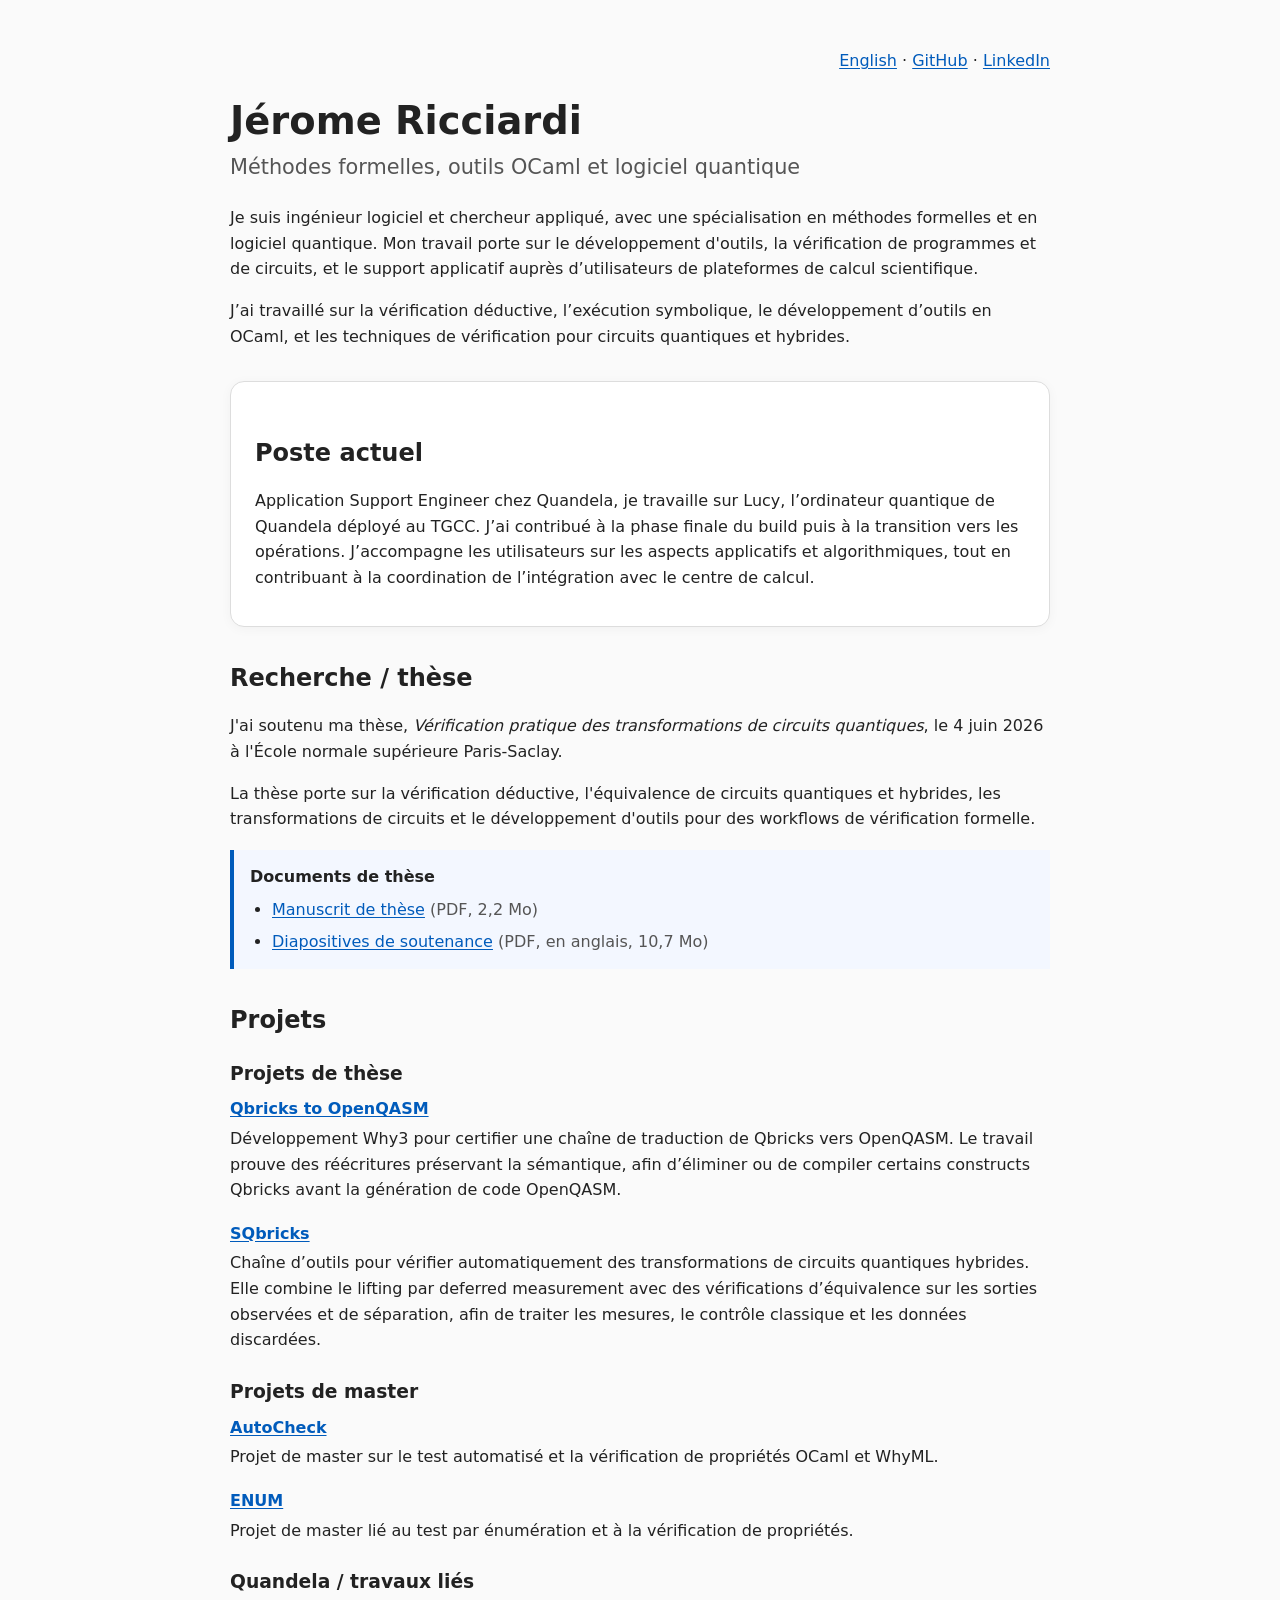
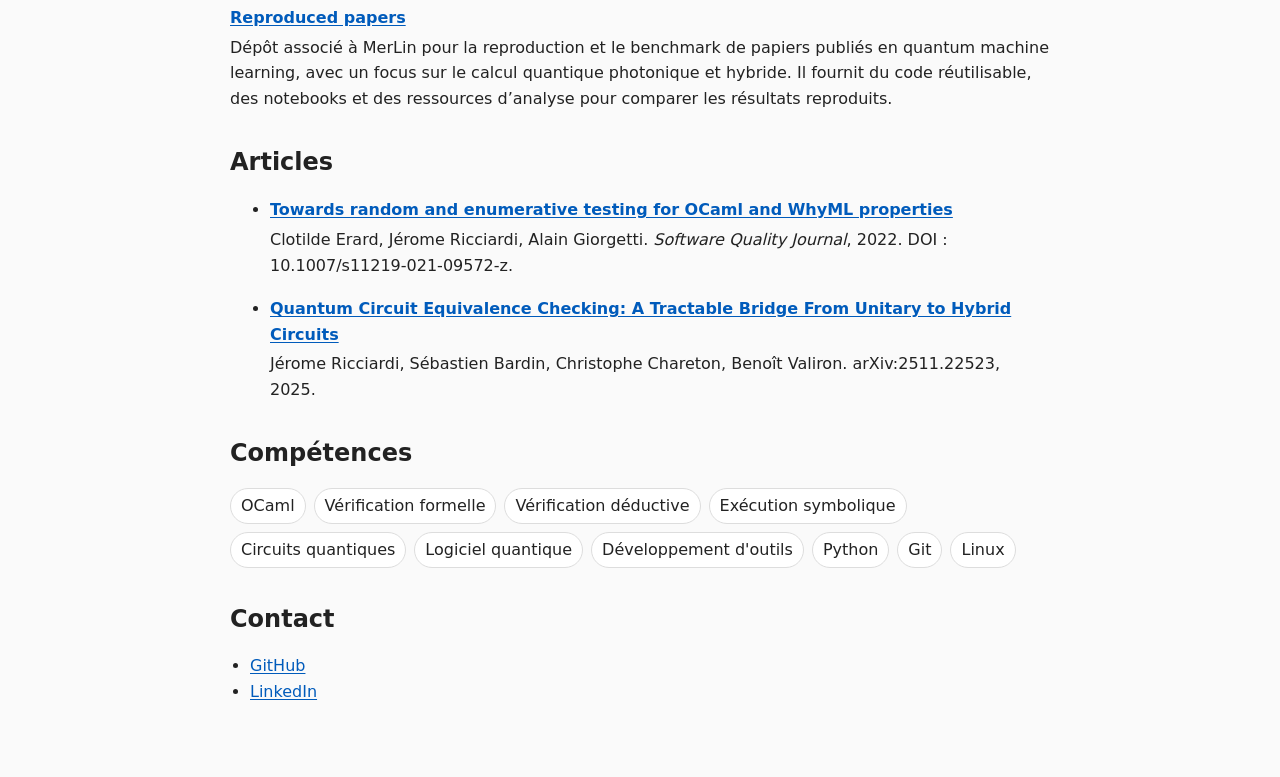
==== commit f0f2004c: "Thesis page -> Personal page" ====
--- a/index.html
+++ b/index.html
@@ -3,9 +3,9 @@
 
 <head>
   <meta charset="utf-8">
-  <title>Thèse de doctorat — Jérome Ricciardi</title>
+  <title>Jérome Ricciardi — Méthodes formelles, outils OCaml et logiciel quantique</title>
   <meta name="description"
-    content="Thèse de Jérome Ricciardi sur la vérification pratique des transformations de circuits quantiques. Manuscrit et diapositives de soutenance.">
+    content="Page personnelle de Jérome Ricciardi : méthodes formelles, outils OCaml, logiciel quantique, vérification formelle et support applicatif pour le calcul quantique.">
   <meta name="viewport" content="width=device-width, initial-scale=1">
   <link rel="alternate" hreflang="fr" href="index.html">
   <link rel="alternate" hreflang="en" href="en.html">
@@ -14,32 +14,58 @@
 
 <body>
   <main>
-    <nav class="lang" aria-label="Choix de la langue">
+    <nav class="lang" aria-label="Liens de profil et langue">
       <a href="en.html" lang="en" hreflang="en">English</a>
+      <span aria-hidden="true"> · </span>
+      <a href="https://github.com/jricc">GitHub</a>
+      <span aria-hidden="true"> · </span>
+      <a href="https://www.linkedin.com/in/jerome-ricciardi">LinkedIn</a>
     </nav>
 
-    <h1>Thèse de doctorat</h1>
-    <p class="subtitle">Jérome Ricciardi</p>
+    <header class="hero">
+      <h1>Jérome Ricciardi</h1>
+      <p class="subtitle">Méthodes formelles, outils OCaml et logiciel quantique</p>
+      <p>
+        Je suis ingénieur logiciel et chercheur appliqué, avec une spécialisation en méthodes formelles et en logiciel
+        quantique. Mon travail porte sur le développement d'outils, la vérification de programmes et de circuits, et le
+        support applicatif auprès d’utilisateurs de plateformes de calcul scientifique.
+      </p>
+      <p>
+        J’ai travaillé sur la vérification déductive, l’exécution symbolique, le développement d’outils en OCaml, et les
+        techniques de vérification pour circuits quantiques et hybrides.
+      </p>
+    </header>
 
-    <section class="card" aria-labelledby="thesis-title">
-      <h2 class="thesis-title" id="thesis-title">
-        Vérification pratique des transformations de circuits quantiques
-      </h2>
+    <section class="card">
+      <h2>Poste actuel</h2>
       <p>
-        Thèse soutenue publiquement le <time datetime="2026-06-04">4 juin 2026</time>
-        à l'École normale supérieure Paris-Saclay.
-        La présentation s'est déroulée en anglais.
+        Application Support Engineer chez Quandela, je travaille sur Lucy, l’ordinateur quantique de Quandela déployé au
+        TGCC. J’ai contribué à la phase finale du build puis à la transition vers les opérations. J’accompagne les
+        utilisateurs sur les aspects applicatifs et algorithmiques, tout en contribuant à la coordination de
+        l’intégration
+        avec le centre de calcul.
+      </p>
+    </section>
+
+    <section>
+      <h2>Recherche / thèse</h2>
+      <p>
+        J'ai soutenu ma thèse, <em>Vérification pratique des transformations de circuits quantiques</em>, le
+        <time datetime="2026-06-04">4 juin 2026</time> à l'École normale supérieure Paris-Saclay.
+      </p>
+      <p>
+        La thèse porte sur la vérification déductive, l'équivalence de circuits quantiques et hybrides, les
+        transformations de circuits et le développement d'outils pour des workflows de vérification formelle.
       </p>
       <div class="documents">
-        <h3>Documents</h3>
+        <h3>Documents de thèse</h3>
         <ul>
           <li>
-            <a href="files/these_jerome.pdf" type="application/pdf">Consulter le manuscrit de thèse</a>
+            <a href="files/manuscript.pdf" type="application/pdf">Manuscrit de thèse</a>
             <span class="file-info">(PDF, 2,2 Mo)</span>
           </li>
           <li>
-            <a href="files/slides_soutenance_jerome.pdf" type="application/pdf">Consulter les diapositives de
-              soutenance</a>
+            <a href="files/slides.pdf" type="application/pdf">Diapositives de soutenance</a>
             <span class="file-info">(PDF, en anglais, 10,7 Mo)</span>
           </li>
         </ul>
@@ -47,88 +73,103 @@
     </section>
 
     <section>
-      <h2>Cadre institutionnel</h2>
-      <ul>
-        <li><strong>Établissement délivrant le diplôme :</strong> Université Paris-Saclay</li>
-        <li><strong>École doctorale :</strong> STIC - Sciences et Technologies de l'Information et de la Communication
+      <h2>Projets</h2>
+
+      <h3>Projets de thèse</h3>
+      <ul class="project-list">
+        <li>
+          <a href="https://github.com/jricc/qbricks.github.io/tree/main/Qbricks_to_oqasm">Qbricks to OpenQASM</a>
+          <p>
+            Développement Why3 pour certifier une chaîne de traduction de Qbricks vers OpenQASM.
+            Le travail prouve des réécritures préservant la sémantique, afin d’éliminer ou de compiler
+            certains constructs Qbricks avant la génération de code OpenQASM.
+          </p>
         </li>
-        <li><strong>Unités de recherche :</strong> LMF et LSL</li>
-        <li><strong>Directeur de thèse :</strong> Benoît Valiron, LMF</li>
-        <li><strong>Encadrant CEA :</strong> Christophe Chareton, CEA-List</li>
+        <li>
+          <a href="https://github.com/jricc/qbricks.github.io/tree/main/Artifacts/SQbricks/SQbricks">SQbricks</a>
+          <p>
+            Chaîne d’outils pour vérifier automatiquement des transformations de circuits quantiques hybrides.
+            Elle combine le lifting par deferred measurement avec des vérifications d’équivalence sur les sorties
+            observées et de séparation, afin de traiter les mesures, le contrôle classique et les données discardées.
+          </p>
+        </li>
+      </ul>
+
+      <h3>Projets de master</h3>
+      <ul class="project-list">
+        <li>
+          <a href="https://alaingiorgetti.github.io/autocheck/">AutoCheck</a>
+          <p>
+            Projet de master sur le test automatisé et la vérification de propriétés OCaml et WhyML.
+          </p>
+        </li>
+        <li>
+          <a href="https://github.com/alaingiorgetti/enum">ENUM</a>
+          <p>
+            Projet de master lié au test par énumération et à la vérification de propriétés.
+          </p>
+        </li>
+      </ul>
+
+      <h3>Quandela / travaux liés</h3>
+      <ul class="project-list">
+        <li>
+          <a href="https://github.com/merlinquantum/reproduced_papers">Reproduced papers</a>
+          <p>
+            Dépôt associé à MerLin pour la reproduction et le benchmark de papiers publiés en quantum machine learning,
+            avec un focus sur le calcul quantique photonique et hybride. Il fournit du code réutilisable, des notebooks
+            et
+            des ressources d’analyse pour comparer les résultats reproduits.
+          </p>
+        </li>
       </ul>
     </section>
 
     <section>
-      <h2>Résumé</h2>
-      <p>
-        L'informatique quantique, qui repose sur les principes de la physique quantique, promet des gains significatifs
-        en termes de puissance de calcul. Cependant, elle introduit de nouveaux défis, notamment pour la vérification de
-        programmes. En effet, les techniques de vérification classiques ne s'appliquent pas directement à l'informatique
-        quantique.
-        Cela s'explique principalement par l'utilisation de la mémoire quantique (unité d'information non standard) et
-        de son opération de mesure, qui est le seul moyen de récupérer une information à partir d'un bit quantique et
-        introduit un aspect probabiliste.
-      </p>
-      <p>
-        Dans cette thèse, nous nous concentrons sur le modèle de calcul quantique par circuits et sur un aspect pratique
-        de ce modèle : les transformations de circuit. Un circuit quantique peut être purement quantique (circuit
-        unitaire) ou inclure du contrôle classique et de la mesure (circuit hybride). Les transformations de circuits se
-        produisent tout au long du processus de calcul quantique, qu'il s'agisse de
-        compiler un circuit décrit dans un langage de haut niveau vers un langage de bas niveau, d'optimiser un circuit
-        pour un matériel particulier (transpilation), de changer de modèle de calcul (one-way measurement), ou de
-        transférer un état quantique (téléportation).
-      </p>
-      <p>
-        Chacune de ces transformations peut altérer le comportement du circuit ; nous avons donc besoin d'outils
-        permettant de vérifier sa préservation. Cependant, la plupart des outils actuels sont limités au cas unitaire et
-        ne peuvent vérifier que des transformations qui ne changent pas le type du circuit : un circuit unitaire est
-        transformé en un autre circuit unitaire. Les outils qui prennent en charge le cas hybride se limitent
-        généralement à l'hybridation, où un circuit unitaire est transformé en circuit hybride. Le véritable défi
-        survient lors de l'introduction de fils auxiliaires, tels que les ancillas ou les opérations de
-        <em>discard</em>, car il faut s'assurer que ces fils auxiliaires n'affectent pas les autres.
-      </p>
-      <p>
-        Plusieurs techniques permettent de vérifier un circuit : la simulation, l'exécution symbolique et la preuve.
-        Elles diffèrent par leur degré d'automatisation et leur passage à l'échelle. La simulation, bien
-        qu'automatisable, passe difficilement à l'échelle. L'exécution symbolique, également automatisable, se comporte
-        mieux sur de grands circuits. La preuve passe à l'échelle, mais reste difficile à automatiser. Nous avons donc
-        combiné preuve et exécution symbolique : la première pour certifier une passe de compilation d'un langage de
-        haut niveau vers un langage de bas niveau, et la seconde pour développer un outil de vérification
-        d'équivalence de circuits hybrides avec <em>discard</em>.
-      </p>
-      <p>
-        Pour nous aider dans la preuve, nous avons utilisé l'outil de preuve semi-automatique
-        Qbricks, capable de prouver des circuits unitaires paramétrés fondés sur les sommes de chemins, un formalisme
-        permettant de modéliser les circuits de manière compacte et encodable.
-      </p>
-      <p>
-        Préalablement au développement de notre outil de vérification de circuits hybrides avec <em>discard</em>, nous
-        avons défini des relations d'équivalence partielles pour les circuits unitaires, ainsi qu'un mécanisme pour
-        étendre les outils de vérification unitaires aux circuits hybrides. La combinaison de ces deux composants permet
-        de traiter les circuits hybrides avec <em>discard</em>.
-      </p>
-      <p>
-        Pour évaluer notre approche, nous avons implémenté dans l'outil SQbricks nos relations d'équivalence ainsi que
-        notre mécanisme d'extension des outils limités aux circuits unitaires. Nos résultats montrent que les outils
-        unitaires étendus au cas hybride sans <em>discard</em> surpassent, pour la plupart, largement l'état de l'art.
-        Ils montrent également que l'ajout d'un test de séparation au niveau unitaire permet de traiter des classes
-        beaucoup plus vastes.
-      </p>
+      <h2>Articles</h2>
+      <ul class="publication-list">
+        <li>
+          <a href="https://hal.science/hal-03722048v1/document">Towards random and enumerative testing for OCaml
+            and WhyML properties</a>
+          <p>
+            Clotilde Erard, Jérome Ricciardi, Alain Giorgetti.
+            <em>Software Quality Journal</em>, 2022.
+            DOI : 10.1007/s11219-021-09572-z.
+          </p>
+        </li>
+        <li>
+          <a href="https://arxiv.org/abs/2511.22523">Quantum Circuit Equivalence Checking: A Tractable
+            Bridge From Unitary to Hybrid Circuits</a>
+          <p>
+            Jérome Ricciardi, Sébastien Bardin, Christophe Chareton, Benoît Valiron.
+            arXiv:2511.22523, 2025.
+          </p>
+        </li>
+      </ul>
     </section>
 
     <section>
-      <h2>Jury</h2>
-      <ul>
-        <li>Miriam Backens - membre du jury, LORIA</li>
-        <li>Sylvie Boldo - membre du jury, Inria</li>
-        <li>Aleks Kissinger - rapporteur, University of Oxford</li>
-        <li>Alessandra Di Pierro - rapporteure, University of Verona</li>
+      <h2>Compétences</h2>
+      <ul class="skills">
+        <li>OCaml</li>
+        <li>Vérification formelle</li>
+        <li>Vérification déductive</li>
+        <li>Exécution symbolique</li>
+        <li>Circuits quantiques</li>
+        <li>Logiciel quantique</li>
+        <li>Développement d'outils</li>
+        <li>Python</li>
+        <li>Git</li>
+        <li>Linux</li>
       </ul>
     </section>
 
     <section>
       <h2>Contact</h2>
-      <p><a href="mailto:jricciardi@hotmail.fr">jricciardi@hotmail.fr</a></p>
+      <ul class="contact-list">
+        <li><a href="https://github.com/jricc">GitHub</a></li>
+        <li><a href="https://www.linkedin.com/in/jerome-ricciardi">LinkedIn</a></li>
+      </ul>
     </section>
   </main>
 </body>
--- a/assets/style.css
+++ b/assets/style.css
@@ -34,6 +34,14 @@
   line-height: 1.25;
 }
 
+h3 {
+  margin: 24px 0 8px;
+}
+
+.hero {
+  margin-bottom: 32px;
+}
+
 .card {
   background: white;
   border: 1px solid #ddd;
@@ -41,11 +49,6 @@
   padding: 20px 24px;
   margin: 32px 0;
   box-shadow: 0 2px 12px rgba(0,0,0,0.04);
-}
-
-.thesis-title {
-  margin: 0 0 16px;
-  font-size: 1.35rem;
 }
 
 a {
@@ -88,6 +91,46 @@
   white-space: nowrap;
 }
 
+.project-list {
+  margin: 0;
+  padding-left: 0;
+  list-style: none;
+}
+
+.project-list li,
+.publication-list li {
+  margin: 0 0 18px;
+}
+
+.project-list a,
+.publication-list a {
+  font-weight: 650;
+}
+
+.project-list p,
+.publication-list p {
+  margin: 4px 0 0;
+}
+
+.skills {
+  display: flex;
+  flex-wrap: wrap;
+  gap: 8px;
+  padding: 0;
+  list-style: none;
+}
+
+.skills li {
+  padding: 4px 10px;
+  background: #fff;
+  border: 1px solid #ddd;
+  border-radius: 999px;
+}
+
+.contact-list {
+  padding-left: 20px;
+}
+
 @media (max-width: 520px) {
   .card {
     padding: 18px;
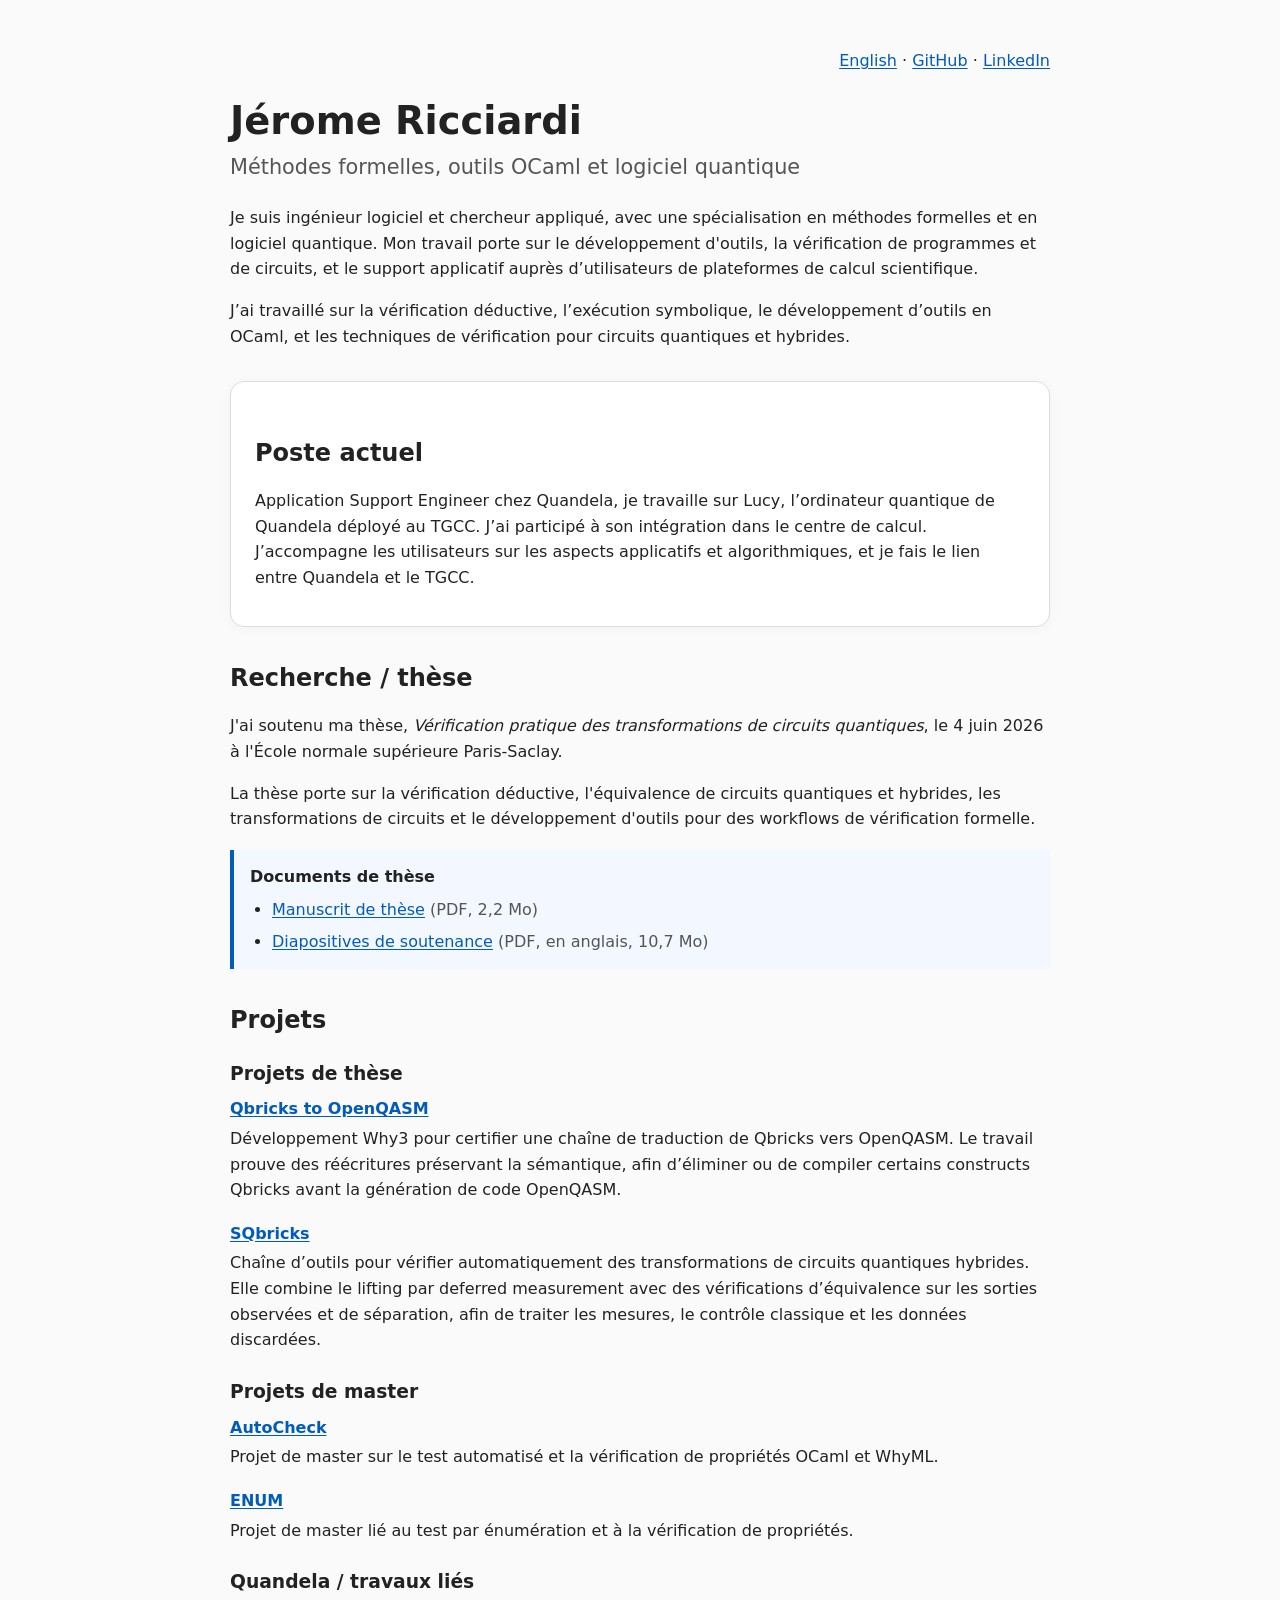
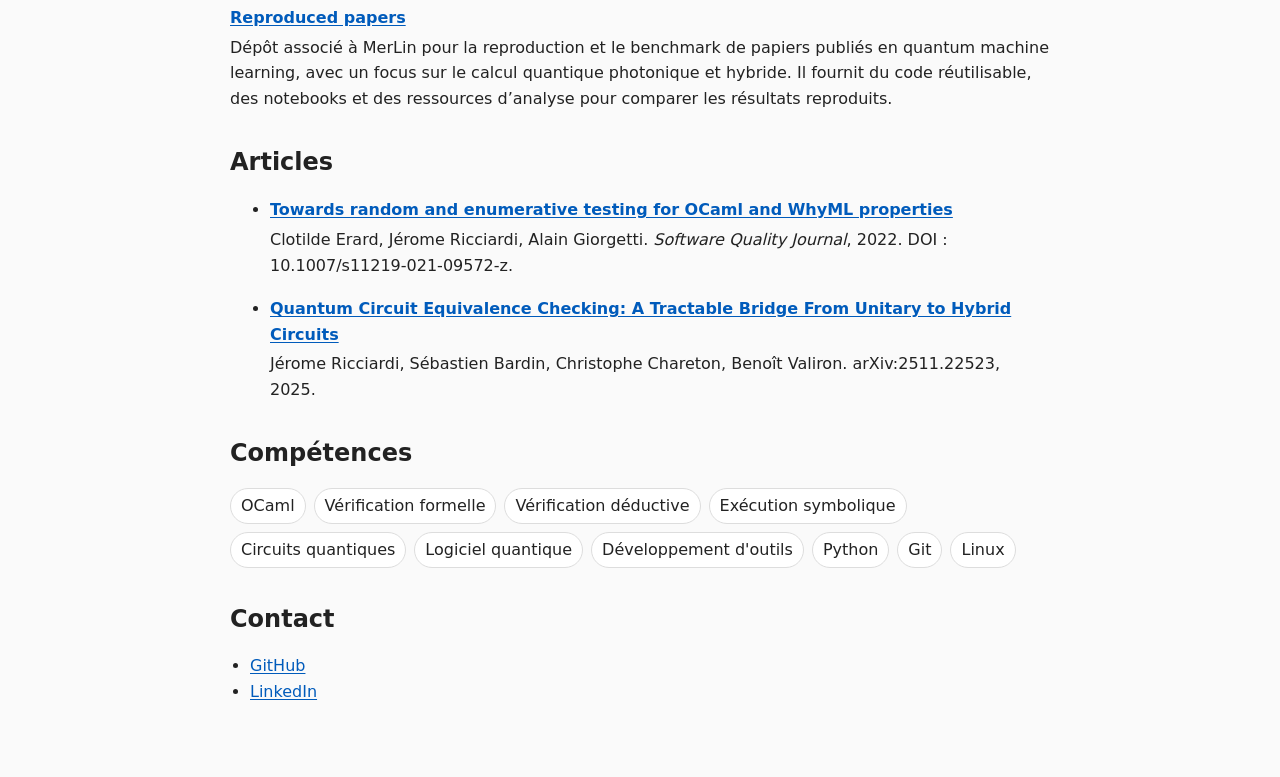
==== commit 2fb39d95: "Reformulate current work" ====
--- a/index.html
+++ b/index.html
@@ -40,10 +40,8 @@
       <h2>Poste actuel</h2>
       <p>
         Application Support Engineer chez Quandela, je travaille sur Lucy, l’ordinateur quantique de Quandela déployé au
-        TGCC. J’ai contribué à la phase finale du build puis à la transition vers les opérations. J’accompagne les
-        utilisateurs sur les aspects applicatifs et algorithmiques, tout en contribuant à la coordination de
-        l’intégration
-        avec le centre de calcul.
+        TGCC. J’ai participé à son intégration dans le centre de calcul. J’accompagne les utilisateurs sur les aspects
+        applicatifs et algorithmiques, et je fais le lien entre Quandela et le TGCC.
       </p>
     </section>
 
@@ -174,4 +172,4 @@
   </main>
 </body>
 
-</html>
+</html>
